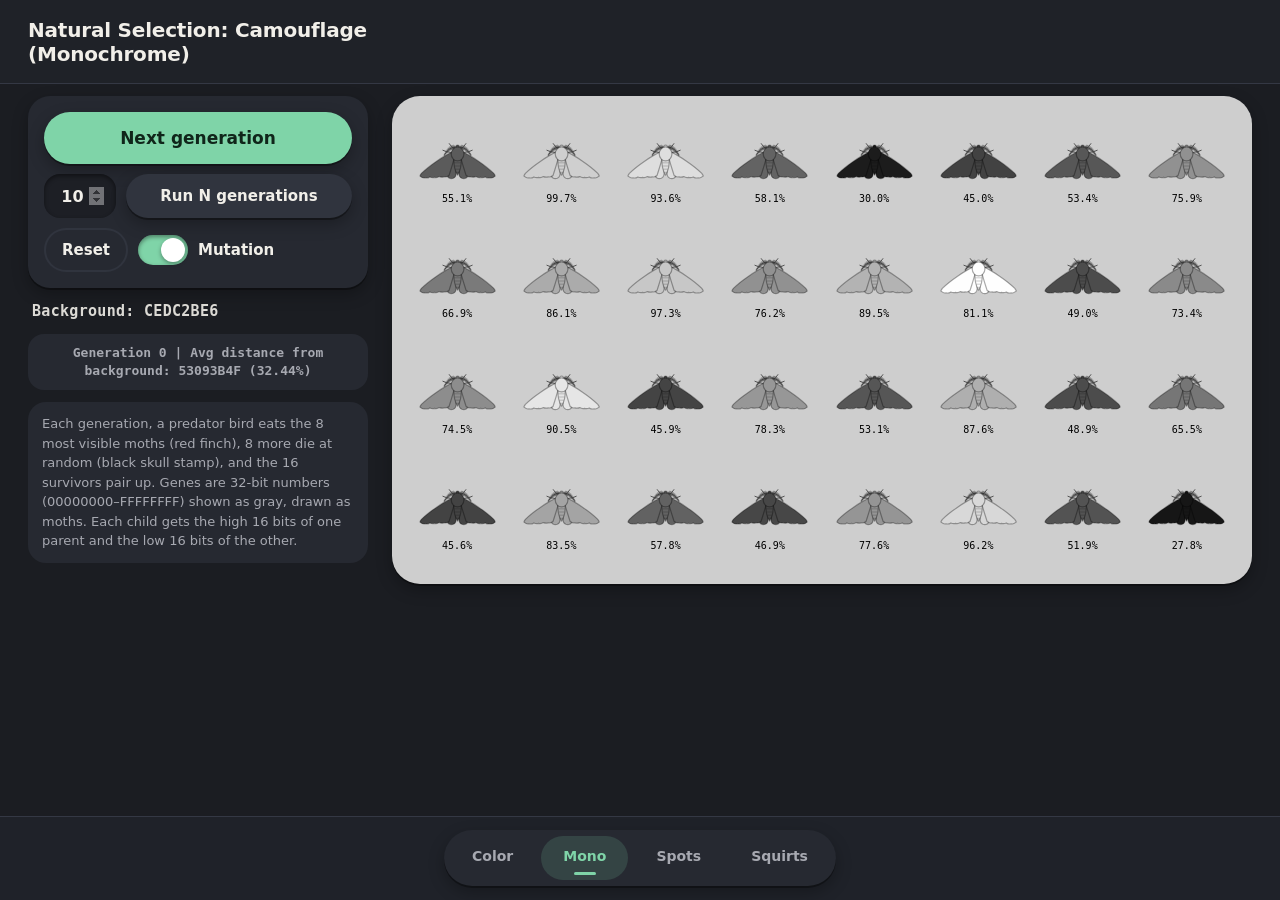
==== mono.html @ 98be8c60 "Slow the step ~2x (click->next gen ~6.3s): predator entry/hop/grab/exit/gulp 600/480/120/520/300, fr" ====
<!DOCTYPE html>
<html><head><meta charset="utf-8"><title>Natural Selection Demo (Monochrome)</title>
<style>
body{font-family:system-ui,sans-serif;background:#222;color:#eee;display:flex;flex-direction:column;align-items:center;margin:20px}
#grid{display:grid;grid-template-columns:repeat(8,90px);gap:14px;padding:24px;border-radius:12px;margin:16px}
.org{width:90px;height:90px;display:flex;flex-direction:column;align-items:center;justify-content:center;font:10px monospace;color:inherit;transition:opacity .4s,transform .4s}.org svg{width:86px;height:72px}
.org{position:relative}.mark{position:absolute;inset:0;display:flex;align-items:center;justify-content:center;font-size:56px;pointer-events:none;filter:drop-shadow(0 0 3px #000)}.eaten>svg,.random>svg{opacity:.8}

button,input{font-size:15px;margin:4px;padding:6px 12px}
#stats{font-family:monospace;margin-top:8px;text-align:center}
</style>
<meta name="viewport" content="width=device-width,initial-scale=1,viewport-fit=cover">
<link rel="stylesheet" href="design/mobile.css"></head><body>
<h2>Natural Selection: Camouflage (Monochrome)</h2>
<div class="controls">
<button id="step" title="Run one generation. The red finch flies to each creature the predator takes, and a black skull stamps down on each one lost to chance; then the survivors breed. Takes about 6 to 7 seconds, or about 1.5 with reduced motion.">Next generation</button>
<input id="n" title="How many generations &quot;Run N generations&quot; will run. Ten by default." type="number" value="10" min="1">
<button id="multi" title="Run the number of generations in the box at once, with no marks, and show only the result.">Run N generations</button>
<button id="reset" title="Start over with a new random background, a new random population, and generation 0.">Reset</button>
<label><input type="checkbox" id="mut" title="When checked, each child has a 30% chance of a small change to its genes. Uncheck to allow only recombination." checked> Mutation</label>
</div>
<div id="bglabel" title="The background gene as a 32-bit number in hex, drawn as gray. Creatures are judged against it."></div>
<div id="grid"></div>
<div id="stats" title="The generation count and the population&#x27;s average distance from the background. Lower means better camouflage."></div>
<p style="font-size:13px;color:#aaa">Each generation, a predator bird eats the 8 most visible moths (red finch), 8 more die at random (black skull stamp), and the 16 survivors pair up. Genes are 32-bit numbers (00000000&ndash;FFFFFFFF) shown as gray, drawn as moths. Each child gets the high 16 bits of one parent and the low 16 bits of the other.</p>
<p class="nav"><a href="index.html" title="Go to the Color version: butterflies in full color.">Color</a><a href="mono.html" class="active" aria-current="page">Mono</a><a href="spots.html" title="Go to the Spots version: white moths with gray spots.">Spots</a><a href="squirts.html" title="Go to the Squirts version: squid in full color.">Squirts</a></p>
<script src="design/predator-anim/predator-svgs.js"></script><script src="design/predator-anim/predator-anim.js"></script><script src="design/stamp/stamp-svgs.js"></script><script src="design/stamp-anim/stamp.js"></script>
<script>
const MOTH_FIXED="<path class='legs' d='M53.5 23.5 L57.5 21.2 L60.5 17.2 M46.5 23.5 L42.5 21.2 L39.5 17.2 M56.5 28.5 L63.5 27.6 L68.5 25.6 M43.5 28.5 L36.5 27.6 L31.5 25.6' stroke='#333' stroke-width='1' fill='none' stroke-linecap='round' stroke-linejoin='round'/><path class='antennae' d='M47.8 21.6 Q40 20.5 33.2 32 M46.64 21.51 l-1.52 -2.41 M46.64 21.51 l-1.58 2.37 M45.49 21.55 l-1.71 -2.10 M45.49 21.55 l-1.21 2.42 M44.36 21.74 l-1.85 -1.77 M44.36 21.74 l-0.86 2.41 M43.23 22.07 l-1.92 -1.45 M43.23 22.07 l-0.54 2.35 M42.12 22.53 l-1.93 -1.15 M42.12 22.53 l-0.26 2.24 M41.02 23.14 l-1.90 -0.88 M41.02 23.14 l-0.03 2.09 M39.92 23.89 l-1.81 -0.65 M39.92 23.89 l0.15 1.92 M38.84 24.78 l-1.69 -0.45 M38.84 24.78 l0.28 1.73 M37.77 25.81 l-1.53 -0.30 M37.77 25.81 l0.36 1.52 M36.72 26.98 l-1.35 -0.17 M36.72 26.98 l0.40 1.30 M35.67 28.28 l-1.14 -0.08 M35.67 28.28 l0.40 1.07 M34.63 29.73 l-0.90 -0.02 M34.63 29.73 l0.35 0.82 M33.61 31.32 l-0.58 0.02 M33.61 31.32 l0.25 0.52 M52.2 21.6 Q60 20.5 66.8 32 M53.36 21.51 l1.58 2.37 M53.36 21.51 l1.52 -2.41 M54.51 21.55 l1.21 2.42 M54.51 21.55 l1.71 -2.10 M55.64 21.74 l0.86 2.41 M55.64 21.74 l1.85 -1.77 M56.77 22.07 l0.54 2.35 M56.77 22.07 l1.92 -1.45 M57.88 22.53 l0.26 2.24 M57.88 22.53 l1.93 -1.15 M58.98 23.14 l0.03 2.09 M58.98 23.14 l1.90 -0.88 M60.08 23.89 l-0.15 1.92 M60.08 23.89 l1.81 -0.65 M61.16 24.78 l-0.28 1.73 M61.16 24.78 l1.69 -0.45 M62.23 25.81 l-0.36 1.52 M62.23 25.81 l1.53 -0.30 M63.28 26.98 l-0.40 1.30 M63.28 26.98 l1.35 -0.17 M64.33 28.28 l-0.40 1.07 M64.33 28.28 l1.14 -0.08 M65.37 29.73 l-0.35 0.82 M65.37 29.73 l0.90 -0.02 M66.39 31.32 l-0.25 0.52 M66.39 31.32 l0.58 0.02' stroke='#333' stroke-width='.7' fill='none' stroke-linecap='round'/>";
const MOTH_FILL="<path d='M45.6 35C42 41,37.2 50,36.8 56C36.6 60.4,40.5 62.2,44.6 61C47.4 60,48.6 57.5,48.2 52C47.8 46,47.2 40,46.6 35Z'/><path d='M54.4 35C58 41,62.8 50,63.2 56C63.4 60.4,59.5 62.2,55.4 61C52.6 60,51.4 57.5,51.8 52C52.2 46,52.8 40,53.4 35Z'/><path d='M43 28C33 32.5,14 45,4.3 54.8C2.4 57.2,2.2 58.4,3 58.6C5.00 60.40,7.00 61.00,9 60.4C11.00 61.00,13.00 60.63,15 59.3C17.00 60.23,19.00 60.40,21 59.8C23.00 60.40,25.00 60.10,27 58.9C29.00 59.70,31.00 59.80,33 59.2C35.10 59.80,37.20 59.13,39.3 57.2C41 51.5,43.6 44,45.3 37.5Z'/><path d='M57 28C67 32.5,86 45,95.7 54.8C97.6 57.2,97.8 58.4,97 58.6C95.00 60.40,93.00 61.00,91 60.4C89.00 61.00,87.00 60.63,85 59.3C83.00 60.23,81.00 60.40,79 59.8C77.00 60.40,75.00 60.10,73 58.9C71.00 59.70,69.00 59.80,67 59.2C64.90 59.80,62.80 59.13,60.7 57.2C59 51.5,56.4 44,54.7 37.5Z'/><path d='M45.4 37C45.2 45,47 52.5,50 57C53 52.5,54.8 45,54.6 37Z'/><path d='M50 19.0C51.22 19.0,52.2 19.98,52.2 21.2C52.2 22.42,51.22 23.4,50 23.4C48.78 23.4,47.8 22.42,47.8 21.2C47.8 19.98,48.78 19.0,50 19.0Z'/><path d='M50 21.4C54.42 21.4,58 25.34,58 30.2C58 35.06,54.42 39.0,50 39.0C45.58 39.0,42 35.06,42 30.2C42 25.34,45.58 21.4,50 21.4Z'/>";
const MOTH_SEGS="<path d='M46.2 41.5h7.6M46.6 45.5h6.8M47.3 49.5h5.4M48.3 53.5h3.4' fill='none' stroke-width='.8'/>";
const N=32,Q=N/4,MAX=0xFFFFFFFF;let bg,pop,gen;
const rnd=()=>Math.floor(Math.random()*0x100000000);
const hx=g=>g.toString(16).padStart(8,'0').toUpperCase();
const hex=g=>{const v=Math.round(g/MAX*255).toString(16).padStart(2,'0');return'#'+v+v+v};
const dist=(a,b)=>Math.abs(a-b);
function child(hp,lp){let c=(Math.floor(hp/65536)*65536)+(lp%65536);
 if(document.getElementById('mut').checked&&Math.random()<.3)c=Math.min(MAX,Math.max(0,Math.round(c+(Math.random()*2-1)*2**26)));
 return c}
function shuffle(a){for(let i=a.length-1;i>0;i--){const j=Math.random()*(i+1)|0;[a[i],a[j]]=[a[j],a[i]]}return a}
function reset(){bg=rnd();pop=Array.from({length:N},rnd);gen=0;render()}
function lblColor(h){const L=[1,3,5].map(i=>{const c=parseInt(h.substr(i,2),16)/255;return c<=.04045?c/12.92:((c+.055)/1.055)**2.4}),Y=.2126*L[0]+.7152*L[1]+.0722*L[2];return (Y+.05)/.05>=1.05/(Y+.05)?'#000':'#fff'}
function render(marks={}){const g=document.getElementById('grid');document.getElementById('bglabel').textContent='Background: '+hx(bg);g.style.background=hex(bg);g.style.color=lblColor(hex(bg));g.innerHTML='';
 pop.forEach((c,i)=>{const d=document.createElement('div');d.className='org '+(marks[i]||'');d.title="A gray moth and how closely its shade matches the background, from 0 to 100%. A child takes the high half of one parent's gene and the low half of the other's.";const f=hex(c);d.innerHTML=`<svg viewBox='0 0 100 80'>${MOTH_FIXED}<g class='wings' fill='${f}' stroke='#0005' stroke-width='1.5' stroke-linejoin='round'>${MOTH_FILL}${MOTH_SEGS}</g></svg><span>${(100*(1-(dist(c,bg)/MAX))).toFixed(1)}%</span>`+(marks[i]=='eaten'?`<div class='mark'><svg viewBox='0 0 80 80' width='80' height='80'><g fill='none' stroke='#000' stroke-opacity='.55' stroke-width='6.5' stroke-linejoin='round' stroke-linecap='round'><path d='M62 22 C58 13 46 13 43 22 C38 30 29 36 21 45 L7 54 L13 57 L8 63 L24 56 C33 62 49 61 57 50 C61 44 63 39 63 35 M62 22 L74 29 L63 35 M64 28.8 L71 29.2 M45 31 C37 34 29 42 25 51 C35 50 44 45 49 38 M38 60 L36 69 M46 58 L46 69 M28 70 L56 70'/><circle cx='53.5' cy='25' r='3.6' fill='#000' fill-opacity='.55' stroke='none'/></g><g fill='none' stroke='#e00' stroke-width='3' stroke-linejoin='round' stroke-linecap='round'><path d='M62 22 C58 13 46 13 43 22 C38 30 29 36 21 45 L7 54 L13 57 L8 63 L24 56 C33 62 49 61 57 50 C61 44 63 39 63 35 M62 22 L74 29 L63 35 M64 28.8 L71 29.2 M45 31 C37 34 29 42 25 51 C35 50 44 45 49 38 M38 60 L36 69 M46 58 L46 69 M28 70 L56 70'/><circle cx='53.5' cy='25' r='2' fill='#e00' stroke='none'/></g></svg></div>`:marks[i]=='random'?stampMark(i):'');g.appendChild(d)});
 const avg=pop.reduce((s,c)=>s+dist(c,bg),0)/N;
 document.getElementById('stats').innerHTML=`Generation ${gen} | Avg distance from background: ${hx(Math.round(avg))} (${(avg/MAX*100).toFixed(2)}%)`}
function generation(){let idx=[...pop.keys()].sort((a,b)=>dist(pop[b],bg)-dist(pop[a],bg));
 const eaten=idx.slice(0,Q),rest=shuffle(idx.slice(Q)),killed=rest.slice(0,Q),surv=rest.slice(Q);
 const marks={};eaten.forEach(i=>marks[i]='eaten');killed.forEach(i=>marks[i]='random');
 const s=shuffle(surv.map(i=>pop[i])),next=[];
 for(let k=0;k<s.length;k+=2){const a=s[k],b=s[k+1];next.push(child(a,b),child(b,a),child(a,b),child(b,a))}
 return{marks,next}}
// Animated kill step (design/predator-anim/MOTION-SPEC.md). Selection/breeding unchanged; only timing+visuals.
const STEP_PAUSE=800,STEP_STATIC=1500;let stepBusy=false;
// Random-death rubber stamps (design/stamp-anim/stamp.js; timing from design/stamp/STAMP-SPEC.md). ms / px / deg.
// 8 stamps land one by one across the predator run: start + 7*gap + drop+squash+settle = 150+4200+480 = 4830ms, before the predator's exit starts (5440-520 = 4920ms).
const STAMP={start:150,gap:600,drop:240,squash:80,settle:160,scale:1.8,lift:18,tilt:12,offset:4,shake:1.5,spread:true,dropEase:'cubic-bezier(.55,0,1,.45)'};
function lockUI(on){['step','multi','reset','bgs','rbg','hue','val'].forEach(id=>{const e=document.getElementById(id);if(e)e.disabled=on})}
async function step(){if(stepBusy)return;stepBusy=true;lockUI(true);
 const{marks,next}=generation();render(marks);
 const eaten=Object.keys(marks).filter(i=>marks[i]=='eaten').map(Number),rm=matchMedia('(prefers-reduced-motion: reduce)').matches;
 const randomIdx=Object.keys(marks).filter(i=>marks[i]=='random').map(Number);
 const stamps=window.stampMarks?stampMarks(document.getElementById('grid'),randomIdx,STAMP).catch(e=>console.error(e)):null;
 try{if(window.animatePredator)await animatePredator(document.getElementById('grid'),eaten,'bird')}catch(e){console.error(e)}
 await stamps;
 setTimeout(()=>{pop=shuffle(next);gen++;render();stepBusy=false;lockUI(false)},rm?STEP_STATIC:STEP_PAUSE)}
function multi(){const n=+document.getElementById('n').value||1;for(let i=0;i<n;i++){pop=shuffle(generation().next);gen++}render()}
document.getElementById('step').onclick=step;document.getElementById('multi').onclick=multi;document.getElementById('reset').onclick=reset;
reset();
</script></body></html>
---- design/mobile.css ----
/* Natural Selection - shared mobile stylesheet.
   RULE: never sets fill/color/background on #grid, .org, their SVGs, or #hue's inline gradient.
   #grid background + color are set inline by JS (the measured background). */
:root{
  --bg:#1b1d22; --card:#262931; --card2:#30343e; --ink:#f1efe9; --muted:#a7a9b1;
  --accent:#7fd4a8; --accent-ink:#10251a; --ring:rgba(127,212,168,.45);
  --shadow:0 2px 0 rgba(0,0,0,.35),0 6px 16px rgba(0,0,0,.28);
  --r:999px; --tap:44px;
  --font:"Nunito","Quicksand","Varela Round","SF Pro Rounded",ui-rounded,system-ui,-apple-system,"Segoe UI",sans-serif;
}
*{box-sizing:border-box;-webkit-tap-highlight-color:transparent}
html{-webkit-text-size-adjust:100%}
body{font-family:var(--font)!important;background:var(--bg)!important;color:var(--ink)!important;
  margin:0!important;padding:12px 12px calc(84px + env(safe-area-inset-bottom))!important;
  display:flex;flex-direction:column;align-items:stretch;max-width:520px;margin-inline:auto!important}
h2{font-size:22px;font-weight:800;letter-spacing:-.01em;margin:6px 4px 12px;line-height:1.2}

/* control panel: the first <div> after h2 (and squirts' slider div) */
body>h2+div,body>div:not([id]){background:var(--card);border-radius:22px;padding:12px;
  box-shadow:var(--shadow);display:flex;flex-wrap:wrap;gap:8px;align-items:center;margin:0 0 10px!important}
body>div:not([id]) br{flex-basis:100%;content:"";display:block;height:0}

/* buttons */
button{font:700 15px/1 var(--font)!important;min-height:var(--tap);padding:0 18px!important;margin:0!important;
  border:0;border-radius:var(--r);background:var(--card2);color:var(--ink);box-shadow:var(--shadow);
  cursor:pointer;transition:transform .12s ease,box-shadow .12s ease,filter .12s;touch-action:manipulation}
button:active{transform:translateY(2px) scale(.98);box-shadow:0 0 0 rgba(0,0,0,.35),0 2px 6px rgba(0,0,0,.3)}
button:focus-visible,input:focus-visible{outline:none;box-shadow:0 0 0 3px var(--ring)}
#step{background:var(--accent);color:var(--accent-ink);flex:1 1 100%;font-size:17px!important;min-height:52px}
#multi{flex:1 1 auto}
#reset{background:transparent;box-shadow:inset 0 0 0 2px var(--card2)}
#rbg{flex:1 1 100%}

/* number input */
input[type=number],input[type=text]{font:700 16px var(--font)!important;width:72px!important;min-height:var(--tap);
  margin:0!important;padding:0 12px!important;text-align:center;color:var(--ink);background:#1d1f25;
  border:0;border-radius:16px;box-shadow:inset 0 2px 4px rgba(0,0,0,.45)}
input[type=number]::-webkit-inner-spin-button{opacity:.4}

/* toggle checkbox */
label{display:inline-flex;align-items:center;gap:10px;min-height:var(--tap);font-weight:700;font-size:15px;color:var(--ink)}
input[type=checkbox]{-webkit-appearance:none;appearance:none;width:50px;height:30px;margin:0!important;padding:0!important;
  border-radius:var(--r);background:#41454f;position:relative;cursor:pointer;transition:background .2s;
  box-shadow:inset 0 2px 4px rgba(0,0,0,.4)}
input[type=checkbox]::after{content:"";position:absolute;top:3px;left:3px;width:24px;height:24px;border-radius:50%;
  background:#fff;box-shadow:0 2px 4px rgba(0,0,0,.35);transition:transform .2s cubic-bezier(.3,1.4,.6,1)}
input[type=checkbox]:checked{background:var(--accent)}
input[type=checkbox]:checked::after{transform:translateX(20px)}

/* range sliders (labels wrap above slider, full width) */
label:has(input[type=range]){flex:1 1 100%;flex-direction:column;align-items:stretch;gap:4px}
input[type=range]{-webkit-appearance:none;appearance:none;width:100%!important;height:var(--tap);margin:0!important;padding:0!important;
  background:transparent;cursor:pointer;vertical-align:middle!important}
#hue,#val{height:14px;margin:15px 0!important;border-radius:var(--r);box-shadow:inset 0 1px 3px rgba(0,0,0,.4)} /* keeps inline gradient */
input[type=range]::-webkit-slider-runnable-track{height:14px;border-radius:var(--r);background:#1d1f25;box-shadow:inset 0 1px 3px rgba(0,0,0,.5)}
#hue::-webkit-slider-runnable-track,#val::-webkit-slider-runnable-track{background:transparent;box-shadow:none}
#bgs::-webkit-slider-runnable-track{background:linear-gradient(90deg,#000,#fff)}
input[type=range]::-webkit-slider-thumb{-webkit-appearance:none;width:30px;height:30px;margin-top:-8px;border-radius:50%;
  background:#fff;border:3px solid var(--accent);box-shadow:0 3px 8px rgba(0,0,0,.4);transition:transform .12s}
input[type=range]:active::-webkit-slider-thumb{transform:scale(1.12)}
input[type=range]::-moz-range-track{height:14px;border-radius:var(--r);background:#1d1f25}
#hue::-moz-range-track,#val::-moz-range-track{background:transparent}
#bgs::-moz-range-track{background:linear-gradient(90deg,#000,#fff)}
input[type=range]::-moz-range-thumb{width:24px;height:24px;border-radius:50%;background:#fff;border:3px solid var(--accent);box-shadow:0 3px 8px rgba(0,0,0,.4)}

/* bg label: layout/type only (no color) */
#bglabel{font:800 15px/1.2 ui-monospace,Menlo,monospace!important;margin:6px 4px!important;letter-spacing:.02em;opacity:.9}

/* grid: layout only, 4 columns. background/color come from JS inline style. */
#grid{grid-template-columns:repeat(4,1fr)!important;gap:6px!important;padding:10px!important;margin:4px 0 10px!important;
  border-radius:24px!important;box-shadow:var(--shadow)}
#grid .org{width:auto!important;height:auto!important;aspect-ratio:1/1.12;font-size:9px!important}
#grid .org svg{width:84%!important;height:auto!important;max-height:78%}
#grid .mark svg{width:72%;height:auto}
#grid .mark{font-size:40px}

#stats{font:700 13px/1.4 ui-monospace,Menlo,monospace!important;background:var(--card);color:var(--muted);
  padding:10px 14px;border-radius:16px;margin:0 0 10px!important}

/* nav: footer tab bar. Phone = frosted fixed bottom bar (p.nav, 4 page links) */
body>p:has(a),p.nav{position:fixed;left:0;right:0;bottom:0;margin:0;z-index:10;display:flex;justify-content:space-around;align-items:stretch;
  gap:4px;padding:6px 8px calc(6px + env(safe-area-inset-bottom));background:rgba(32,35,42,.9);
  backdrop-filter:blur(14px) saturate(1.2);-webkit-backdrop-filter:blur(14px) saturate(1.2);border-top:1px solid #343844;
  box-shadow:0 -6px 18px rgba(0,0,0,.25);font-size:0}
body>p:has(a) a,p.nav a{position:relative;font:700 12px/1.15 var(--font);color:var(--muted)!important;text-decoration:none;
  min-height:50px;flex:1 1 0;display:flex;align-items:center;justify-content:center;padding:4px 6px 9px;
  border-radius:16px;text-align:center;transition:background .15s,color .15s}
body>p:has(a) a:active,p.nav a:active{background:var(--card2)}
body>p:has(a) a:focus-visible,p.nav a:focus-visible{outline:none;box-shadow:0 0 0 3px var(--ring)}
/* current page: green pill + underline bar, bolder, not link-like */
p.nav a[aria-current='page'],.nav a.active{color:var(--accent)!important;font-weight:800;
  background:rgba(127,212,168,.14);cursor:default;text-decoration:none}
p.nav a[aria-current='page']::after,.nav a.active::after{content:"";position:absolute;left:50%;bottom:4px;
  width:22px;height:3px;margin-left:-11px;border-radius:3px;background:var(--accent)}
/* description paragraph */
body>p:not(:has(a)){max-width:none!important;font-size:14px!important;line-height:1.5;color:var(--muted)!important;
  background:var(--card);border-radius:18px;padding:12px 14px;margin:0}

/* ================= DESKTOP (>=900px) =================
   Additive only: phone rules above are untouched. Same rule: layout only on #grid/.org/SVGs. */
@media (min-width:900px){
  body{display:grid!important;max-width:1400px!important;margin:0 auto!important;
    padding:0 28px 28px!important;column-gap:24px;row-gap:12px;
    grid-template-columns:minmax(300px,340px) minmax(0,1fr);
    grid-template-rows:auto repeat(5,auto) 1fr auto;align-content:start;align-items:start}
  /* header bar: title only (nav lives in the footer) */
  body::before{content:"";grid-column:1/-1;grid-row:1;align-self:stretch;margin:0 -28px;
    background:rgba(32,35,42,.92);border-bottom:1px solid #343844;
    backdrop-filter:blur(12px);-webkit-backdrop-filter:blur(12px)}
  body>h2{grid-column:1;grid-row:1;margin:0!important;padding:18px 0;font-size:20px;z-index:1;align-self:center}
  /* footer strip spanning the page bottom; body fills the viewport so it sits at the bottom */
  body{min-height:100vh}
  body::after{content:"";grid-column:1/-1;grid-row:-2/-1;align-self:stretch;margin:20px -28px -28px;
    background:rgba(32,35,42,.92);border-top:1px solid #343844}
  /* footer nav: static pill bar centered in the footer strip (last row) */
  body>p:has(a),p.nav{position:static!important;grid-column:1/-1;grid-row:-2/-1;justify-self:center;align-self:end;
    z-index:1;background:var(--card)!important;border:0!important;box-shadow:var(--shadow);
    backdrop-filter:none!important;-webkit-backdrop-filter:none!important;
    border-radius:999px;padding:6px!important;margin:34px 0 -14px!important;gap:6px;justify-content:center}
  body>p:has(a) a,p.nav a{flex:0 0 auto;min-height:44px;padding:0 22px 3px;font-size:14px;border-radius:999px}
  body>p:has(a) a:hover,p.nav a:hover{background:var(--card2);color:var(--ink)!important}
  p.nav a[aria-current='page'],.nav a.active,
  p.nav a[aria-current='page']:hover,.nav a.active:hover{background:rgba(127,212,168,.16);color:var(--accent)!important}
  p.nav a[aria-current='page']::after,.nav a.active::after{bottom:5px}

  /* side column */
  body>div:not([id]),.controls,#bglabel,#stats,body>p:not(:has(a)){grid-column:1;margin:0!important}
  body>div:not([id]),.controls{padding:16px;gap:10px}
  #bglabel{padding:2px 4px}
  body>p:not(:has(a)){font-size:13px!important}

  /* main: the grid (8 x 4), spans all side rows; extra height goes to the 1fr row */
  #grid{grid-column:2;grid-row:2/-2;align-self:start;
    grid-template-columns:repeat(8,minmax(0,1fr))!important;gap:10px!important;padding:18px!important;margin:0!important;border-radius:28px!important}
  #grid .org{font-size:10px!important}
  #grid .mark{font-size:56px}

  button:hover{filter:brightness(1.08)}
}
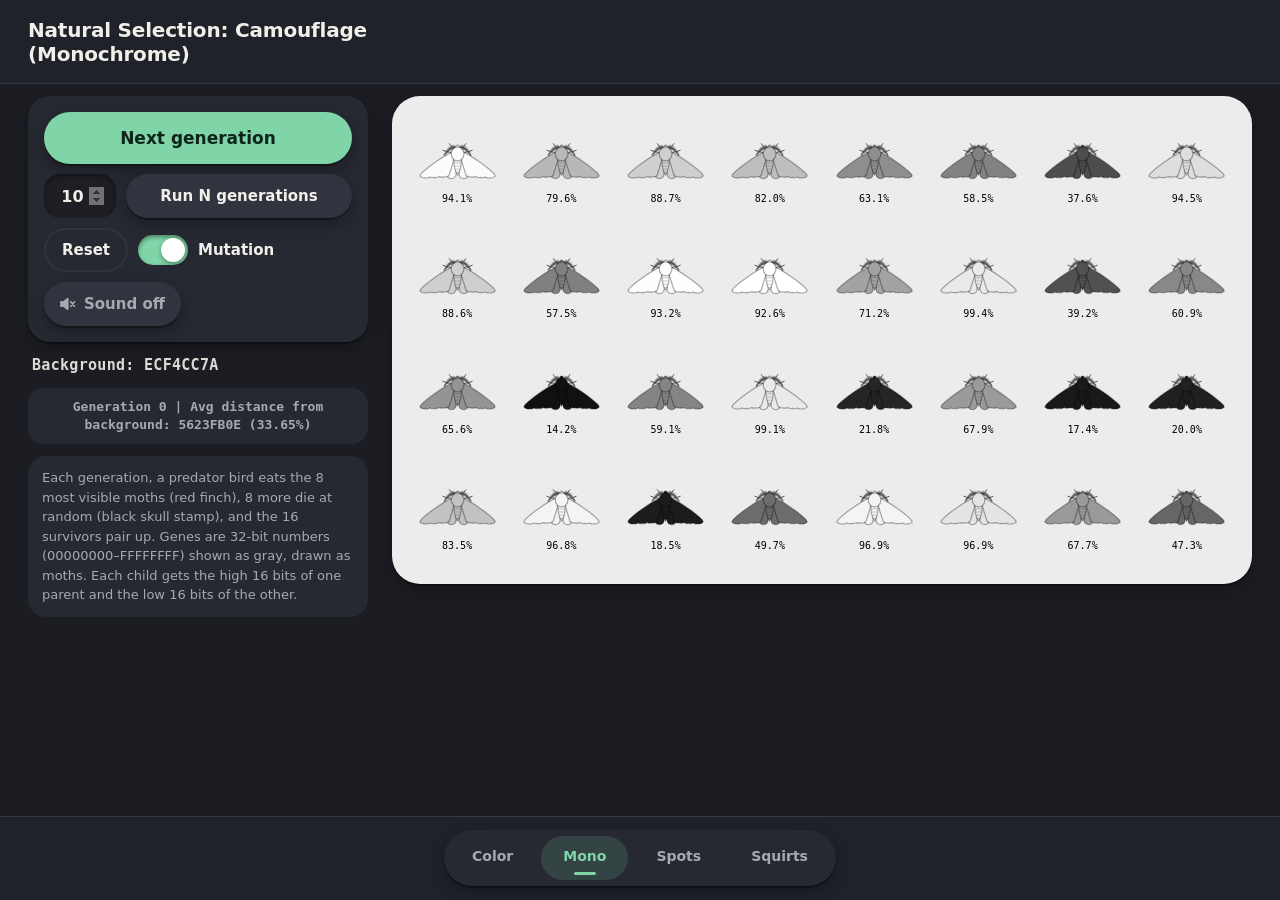
==== commit b9ed033c: "Sound: Michael's predator/stamp SFX on all four pages (design/sounds/sfx.js), scheduled on the Web A" ====
--- a/mono.html
+++ b/mono.html
@@ -18,13 +18,14 @@
 <button id="multi" title="Run the number of generations in the box at once, with no marks, and show only the result.">Run N generations</button>
 <button id="reset" title="Start over with a new random background, a new random population, and generation 0.">Reset</button>
 <label><input type="checkbox" id="mut" title="When checked, each child has a 30% chance of a small change to its genes. Uncheck to allow only recombination." checked> Mutation</label>
+<button id="sound" type="button" aria-pressed="false" title="Turn sound on or off. When on, Next generation plays bird chirps as the finch hunts and a thump as each skull stamp lands. It is off until you click it, and Run N generations and reduced motion stay silent.">Sound off</button>
 </div>
 <div id="bglabel" title="The background gene as a 32-bit number in hex, drawn as gray. Creatures are judged against it."></div>
 <div id="grid"></div>
 <div id="stats" title="The generation count and the population&#x27;s average distance from the background. Lower means better camouflage."></div>
 <p style="font-size:13px;color:#aaa">Each generation, a predator bird eats the 8 most visible moths (red finch), 8 more die at random (black skull stamp), and the 16 survivors pair up. Genes are 32-bit numbers (00000000&ndash;FFFFFFFF) shown as gray, drawn as moths. Each child gets the high 16 bits of one parent and the low 16 bits of the other.</p>
 <p class="nav"><a href="index.html" title="Go to the Color version: butterflies in full color.">Color</a><a href="mono.html" class="active" aria-current="page">Mono</a><a href="spots.html" title="Go to the Spots version: white moths with gray spots.">Spots</a><a href="squirts.html" title="Go to the Squirts version: squid in full color.">Squirts</a></p>
-<script src="design/predator-anim/predator-svgs.js"></script><script src="design/predator-anim/predator-anim.js"></script><script src="design/stamp/stamp-svgs.js"></script><script src="design/stamp-anim/stamp.js"></script>
+<script src="design/predator-anim/predator-svgs.js"></script><script src="design/predator-anim/predator-anim.js"></script><script src="design/stamp/stamp-svgs.js"></script><script src="design/stamp-anim/stamp.js"></script><script src="design/sounds/sfx.js"></script>
 <script>
 const MOTH_FIXED="<path class='legs' d='M53.5 23.5 L57.5 21.2 L60.5 17.2 M46.5 23.5 L42.5 21.2 L39.5 17.2 M56.5 28.5 L63.5 27.6 L68.5 25.6 M43.5 28.5 L36.5 27.6 L31.5 25.6' stroke='#333' stroke-width='1' fill='none' stroke-linecap='round' stroke-linejoin='round'/><path class='antennae' d='M47.8 21.6 Q40 20.5 33.2 32 M46.64 21.51 l-1.52 -2.41 M46.64 21.51 l-1.58 2.37 M45.49 21.55 l-1.71 -2.10 M45.49 21.55 l-1.21 2.42 M44.36 21.74 l-1.85 -1.77 M44.36 21.74 l-0.86 2.41 M43.23 22.07 l-1.92 -1.45 M43.23 22.07 l-0.54 2.35 M42.12 22.53 l-1.93 -1.15 M42.12 22.53 l-0.26 2.24 M41.02 23.14 l-1.90 -0.88 M41.02 23.14 l-0.03 2.09 M39.92 23.89 l-1.81 -0.65 M39.92 23.89 l0.15 1.92 M38.84 24.78 l-1.69 -0.45 M38.84 24.78 l0.28 1.73 M37.77 25.81 l-1.53 -0.30 M37.77 25.81 l0.36 1.52 M36.72 26.98 l-1.35 -0.17 M36.72 26.98 l0.40 1.30 M35.67 28.28 l-1.14 -0.08 M35.67 28.28 l0.40 1.07 M34.63 29.73 l-0.90 -0.02 M34.63 29.73 l0.35 0.82 M33.61 31.32 l-0.58 0.02 M33.61 31.32 l0.25 0.52 M52.2 21.6 Q60 20.5 66.8 32 M53.36 21.51 l1.58 2.37 M53.36 21.51 l1.52 -2.41 M54.51 21.55 l1.21 2.42 M54.51 21.55 l1.71 -2.10 M55.64 21.74 l0.86 2.41 M55.64 21.74 l1.85 -1.77 M56.77 22.07 l0.54 2.35 M56.77 22.07 l1.92 -1.45 M57.88 22.53 l0.26 2.24 M57.88 22.53 l1.93 -1.15 M58.98 23.14 l0.03 2.09 M58.98 23.14 l1.90 -0.88 M60.08 23.89 l-0.15 1.92 M60.08 23.89 l1.81 -0.65 M61.16 24.78 l-0.28 1.73 M61.16 24.78 l1.69 -0.45 M62.23 25.81 l-0.36 1.52 M62.23 25.81 l1.53 -0.30 M63.28 26.98 l-0.40 1.30 M63.28 26.98 l1.35 -0.17 M64.33 28.28 l-0.40 1.07 M64.33 28.28 l1.14 -0.08 M65.37 29.73 l-0.35 0.82 M65.37 29.73 l0.90 -0.02 M66.39 31.32 l-0.25 0.52 M66.39 31.32 l0.58 0.02' stroke='#333' stroke-width='.7' fill='none' stroke-linecap='round'/>";
 const MOTH_FILL="<path d='M45.6 35C42 41,37.2 50,36.8 56C36.6 60.4,40.5 62.2,44.6 61C47.4 60,48.6 57.5,48.2 52C47.8 46,47.2 40,46.6 35Z'/><path d='M54.4 35C58 41,62.8 50,63.2 56C63.4 60.4,59.5 62.2,55.4 61C52.6 60,51.4 57.5,51.8 52C52.2 46,52.8 40,53.4 35Z'/><path d='M43 28C33 32.5,14 45,4.3 54.8C2.4 57.2,2.2 58.4,3 58.6C5.00 60.40,7.00 61.00,9 60.4C11.00 61.00,13.00 60.63,15 59.3C17.00 60.23,19.00 60.40,21 59.8C23.00 60.40,25.00 60.10,27 58.9C29.00 59.70,31.00 59.80,33 59.2C35.10 59.80,37.20 59.13,39.3 57.2C41 51.5,43.6 44,45.3 37.5Z'/><path d='M57 28C67 32.5,86 45,95.7 54.8C97.6 57.2,97.8 58.4,97 58.6C95.00 60.40,93.00 61.00,91 60.4C89.00 61.00,87.00 60.63,85 59.3C83.00 60.23,81.00 60.40,79 59.8C77.00 60.40,75.00 60.10,73 58.9C71.00 59.70,69.00 59.80,67 59.2C64.90 59.80,62.80 59.13,60.7 57.2C59 51.5,56.4 44,54.7 37.5Z'/><path d='M45.4 37C45.2 45,47 52.5,50 57C53 52.5,54.8 45,54.6 37Z'/><path d='M50 19.0C51.22 19.0,52.2 19.98,52.2 21.2C52.2 22.42,51.22 23.4,50 23.4C48.78 23.4,47.8 22.42,47.8 21.2C47.8 19.98,48.78 19.0,50 19.0Z'/><path d='M50 21.4C54.42 21.4,58 25.34,58 30.2C58 35.06,54.42 39.0,50 39.0C45.58 39.0,42 35.06,42 30.2C42 25.34,45.58 21.4,50 21.4Z'/>";
@@ -60,11 +61,13 @@
  const{marks,next}=generation();render(marks);
  const eaten=Object.keys(marks).filter(i=>marks[i]=='eaten').map(Number),rm=matchMedia('(prefers-reduced-motion: reduce)').matches;
  const randomIdx=Object.keys(marks).filter(i=>marks[i]=='random').map(Number);
+ if(window.SFX)SFX.scheduleRun('bird',eaten.length,randomIdx.length,STAMP); // sounds on the same clock as the animations (design/sounds/SOUND-NOTES.md)
  const stamps=window.stampMarks?stampMarks(document.getElementById('grid'),randomIdx,STAMP).catch(e=>console.error(e)):null;
  try{if(window.animatePredator)await animatePredator(document.getElementById('grid'),eaten,'bird')}catch(e){console.error(e)}
  await stamps;
  setTimeout(()=>{pop=shuffle(next);gen++;render();stepBusy=false;lockUI(false)},rm?STEP_STATIC:STEP_PAUSE)}
 function multi(){const n=+document.getElementById('n').value||1;for(let i=0;i<n;i++){pop=shuffle(generation().next);gen++}render()}
 document.getElementById('step').onclick=step;document.getElementById('multi').onclick=multi;document.getElementById('reset').onclick=reset;
+const snd=document.getElementById('sound');snd.onclick=()=>{const on=snd.getAttribute('aria-pressed')!=='true';snd.setAttribute('aria-pressed',String(on));snd.textContent=on?'Sound on':'Sound off';if(window.SFX)SFX.setEnabled(on)};
 reset();
 </script></body></html>
--- a/design/mobile.css
+++ b/design/mobile.css
@@ -138,3 +138,10 @@
   button:hover{filter:brightness(1.08)}
 }
 
+
+/* sound toggle (#sound): off by default; speaker icon is a background image so the accessible name stays "Sound off/on" */
+#sound{flex:0 0 auto;padding:0 16px 0 40px!important;color:var(--muted);background-color:var(--card2);
+  background-repeat:no-repeat;background-position:14px 50%;background-size:18px 18px;
+  background-image:url("data:image/svg+xml,%3Csvg xmlns='http://www.w3.org/2000/svg' viewBox='0 0 24 24' fill='none' stroke='%23a7a9b1' stroke-width='2.2' stroke-linecap='round' stroke-linejoin='round'%3E%3Cpath d='M4 9h4l5-4v14l-5-4H4z' fill='%23a7a9b1'/%3E%3Cpath d='M17 9l5 6M22 9l-5 6'/%3E%3C/svg%3E")}
+#sound[aria-pressed='true']{color:var(--accent);background-color:rgba(127,212,168,.16);box-shadow:inset 0 0 0 2px var(--accent),var(--shadow);
+  background-image:url("data:image/svg+xml,%3Csvg xmlns='http://www.w3.org/2000/svg' viewBox='0 0 24 24' fill='none' stroke='%237fd4a8' stroke-width='2.2' stroke-linecap='round' stroke-linejoin='round'%3E%3Cpath d='M4 9h4l5-4v14l-5-4H4z' fill='%237fd4a8'/%3E%3Cpath d='M16.5 8.5a5 5 0 0 1 0 7M19.5 5.5a9 9 0 0 1 0 13'/%3E%3C/svg%3E")}
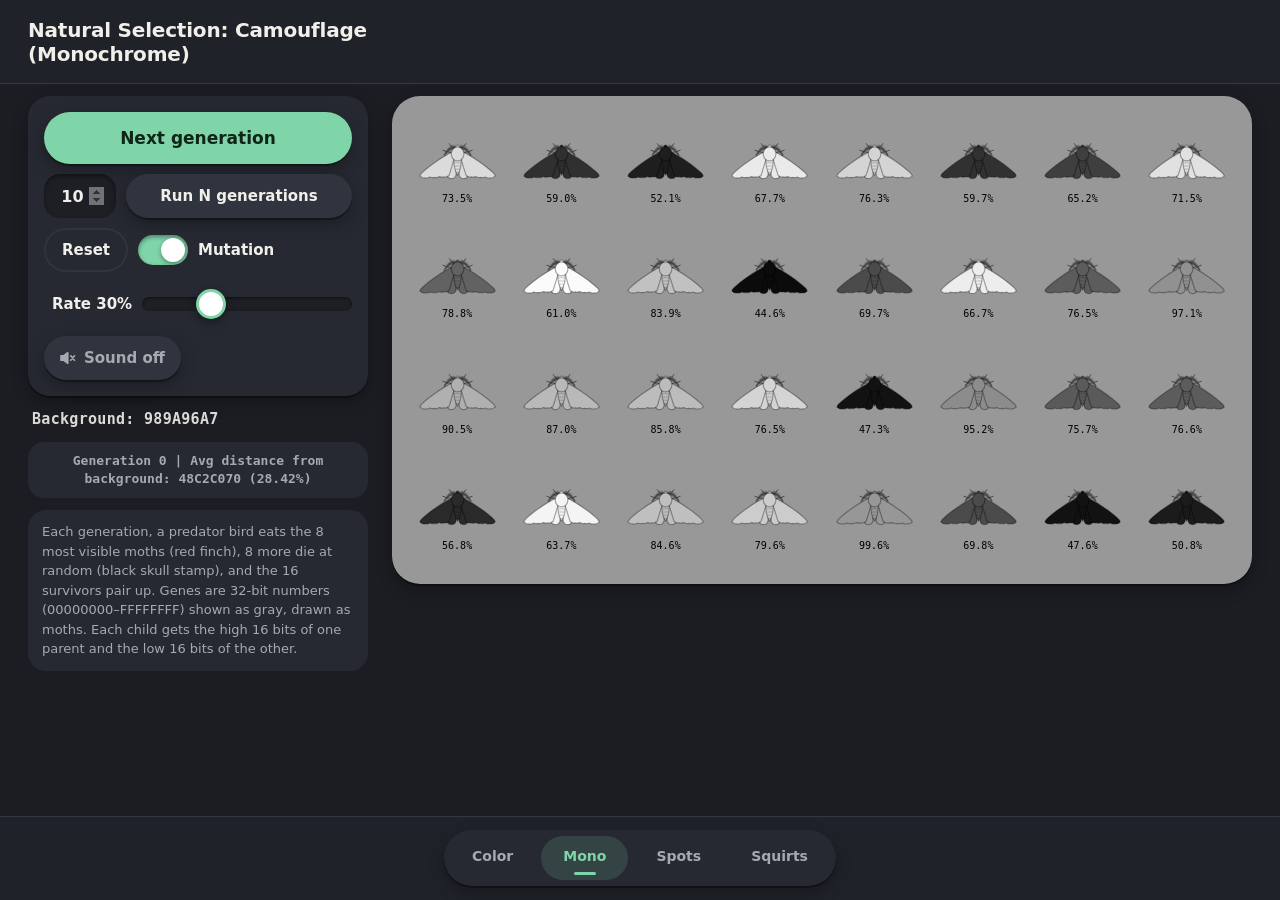
==== commit a1fe6efd: "Mutation rate slider (#mutrate, 0-100% step 5, default 30) on all four pages: child() uses slider/10" ====
--- a/mono.html
+++ b/mono.html
@@ -17,7 +17,8 @@
 <input id="n" title="How many generations &quot;Run N generations&quot; will run. Ten by default." type="number" value="10" min="1">
 <button id="multi" title="Run the number of generations in the box at once, with no marks, and show only the result.">Run N generations</button>
 <button id="reset" title="Start over with a new random background, a new random population, and generation 0.">Reset</button>
-<label><input type="checkbox" id="mut" title="When checked, each child has a 30% chance of a small change to its genes. Uncheck to allow only recombination." checked> Mutation</label>
+<label><input type="checkbox" id="mut" title="When checked, each child has a chance, set by the Rate slider (30% by default), of a small change to its genes. Uncheck to allow only recombination." checked> Mutation</label>
+<span class="mutrate"><label for="mutrate" id="mutratelabel" title="Chance that each child gets a small random change to its genes, from 0 to 100% in steps of 5. Default 30%. Takes effect from the next generation, no reset needed. Dimmed while Mutation is off.">Rate 30%</label><input type="range" id="mutrate" min="0" max="100" step="5" value="30" title="Chance that each child gets a small random change to its genes, from 0 to 100% in steps of 5. Default 30%. Takes effect from the next generation, no reset needed. Dimmed while Mutation is off."></span>
 <button id="sound" type="button" aria-pressed="false" title="Turn sound on or off. When on, Next generation plays bird chirps as the finch hunts and a thump as each skull stamp lands. It is off until you click it, and Run N generations and reduced motion stay silent.">Sound off</button>
 </div>
 <div id="bglabel" title="The background gene as a 32-bit number in hex, drawn as gray. Creatures are judged against it."></div>
@@ -36,7 +37,7 @@
 const hex=g=>{const v=Math.round(g/MAX*255).toString(16).padStart(2,'0');return'#'+v+v+v};
 const dist=(a,b)=>Math.abs(a-b);
 function child(hp,lp){let c=(Math.floor(hp/65536)*65536)+(lp%65536);
- if(document.getElementById('mut').checked&&Math.random()<.3)c=Math.min(MAX,Math.max(0,Math.round(c+(Math.random()*2-1)*2**26)));
+ if(document.getElementById('mut').checked&&Math.random()<+document.getElementById('mutrate').value/100)c=Math.min(MAX,Math.max(0,Math.round(c+(Math.random()*2-1)*2**26)));
  return c}
 function shuffle(a){for(let i=a.length-1;i>0;i--){const j=Math.random()*(i+1)|0;[a[i],a[j]]=[a[j],a[i]]}return a}
 function reset(){bg=rnd();pop=Array.from({length:N},rnd);gen=0;render()}
@@ -69,5 +70,8 @@
 function multi(){const n=+document.getElementById('n').value||1;for(let i=0;i<n;i++){pop=shuffle(generation().next);gen++}render()}
 document.getElementById('step').onclick=step;document.getElementById('multi').onclick=multi;document.getElementById('reset').onclick=reset;
 const snd=document.getElementById('sound');snd.onclick=()=>{const on=snd.getAttribute('aria-pressed')!=='true';snd.setAttribute('aria-pressed',String(on));snd.textContent=on?'Sound on':'Sound off';if(window.SFX)SFX.setEnabled(on)};
+// Mutation rate slider (#mutrate): read in child() at breeding time, so a change applies from the next generation; dimmed while #mut is off.
+{const m=document.getElementById('mut'),r=document.getElementById('mutrate'),l=document.getElementById('mutratelabel');
+ r.oninput=()=>{l.textContent='Rate '+r.value+'%'};m.addEventListener('change',()=>{r.disabled=!m.checked;r.parentNode.classList.toggle('off',!m.checked)});m.dispatchEvent(new Event('change'));r.oninput()}
 reset();
 </script></body></html>
--- a/design/mobile.css
+++ b/design/mobile.css
@@ -145,3 +145,11 @@
   background-image:url("data:image/svg+xml,%3Csvg xmlns='http://www.w3.org/2000/svg' viewBox='0 0 24 24' fill='none' stroke='%23a7a9b1' stroke-width='2.2' stroke-linecap='round' stroke-linejoin='round'%3E%3Cpath d='M4 9h4l5-4v14l-5-4H4z' fill='%23a7a9b1'/%3E%3Cpath d='M17 9l5 6M22 9l-5 6'/%3E%3C/svg%3E")}
 #sound[aria-pressed='true']{color:var(--accent);background-color:rgba(127,212,168,.16);box-shadow:inset 0 0 0 2px var(--accent),var(--shadow);
   background-image:url("data:image/svg+xml,%3Csvg xmlns='http://www.w3.org/2000/svg' viewBox='0 0 24 24' fill='none' stroke='%237fd4a8' stroke-width='2.2' stroke-linecap='round' stroke-linejoin='round'%3E%3Cpath d='M4 9h4l5-4v14l-5-4H4z' fill='%237fd4a8'/%3E%3Cpath d='M16.5 8.5a5 5 0 0 1 0 7M19.5 5.5a9 9 0 0 1 0 13'/%3E%3C/svg%3E")}
+
+/* mutation rate slider (#mutrate): sits beside the Mutation toggle; "Rate N%" label + slider share one row.
+   Dimmed while Mutation is off (input disabled, wrapper .off). */
+.mutrate{display:inline-flex;align-items:center;gap:10px;margin-left:8px;flex:1 1 180px;min-width:0;min-height:var(--tap)}
+.mutrate label{min-width:5.2em;font-variant-numeric:tabular-nums;white-space:nowrap}
+.mutrate input[type=range]{flex:1 1 auto;width:auto!important;min-width:80px}
+.mutrate.off{opacity:.45}
+.mutrate input[type=range]:disabled{cursor:not-allowed}
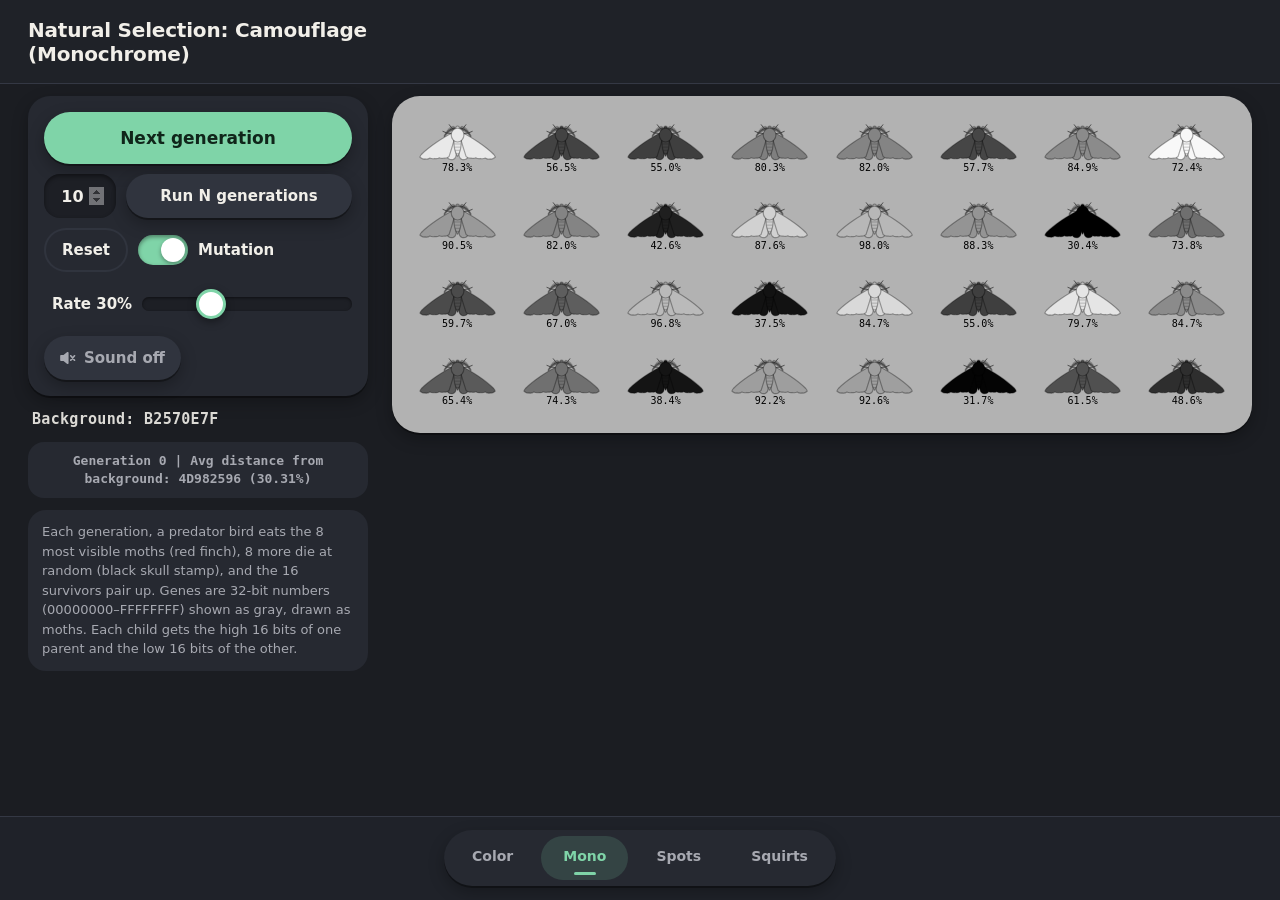
==== commit 938a8abd: "Tighten moth pages (mono, spots): crop moth viewBox 0 0 100 80 -> 0 15 100 49 (moth only fills y 17-" ====
--- a/mono.html
+++ b/mono.html
@@ -5,6 +5,9 @@
 #grid{display:grid;grid-template-columns:repeat(8,90px);gap:14px;padding:24px;border-radius:12px;margin:16px}
 .org{width:90px;height:90px;display:flex;flex-direction:column;align-items:center;justify-content:center;font:10px monospace;color:inherit;transition:opacity .4s,transform .4s}.org svg{width:86px;height:72px}
 .org{position:relative}.mark{position:absolute;inset:0;display:flex;align-items:center;justify-content:center;font-size:56px;pointer-events:none;filter:drop-shadow(0 0 3px #000)}.eaten>svg,.random>svg{opacity:.8}
+/* Ken: moth pages are tightened. The moth only fills y 17-62 of its old 0 0 100 80 viewBox, so the viewBox is cropped to 0 15 100 49 (same width, so the moth draws at the same size) and the cell is shorter than mobile.css's 1/1.12. */
+body #grid .org{aspect-ratio:1/.72}
+body #grid .mark svg{max-height:none} /* mobile.css caps .org svg at 78% of the cell height, which would shrink the predator/stamp marks in the shorter cell; they keep their old size (84% of the cell width) and stay centered on the moth */
 
 button,input{font-size:15px;margin:4px;padding:6px 12px}
 #stats{font-family:monospace;margin-top:8px;text-align:center}
@@ -43,7 +46,7 @@
 function reset(){bg=rnd();pop=Array.from({length:N},rnd);gen=0;render()}
 function lblColor(h){const L=[1,3,5].map(i=>{const c=parseInt(h.substr(i,2),16)/255;return c<=.04045?c/12.92:((c+.055)/1.055)**2.4}),Y=.2126*L[0]+.7152*L[1]+.0722*L[2];return (Y+.05)/.05>=1.05/(Y+.05)?'#000':'#fff'}
 function render(marks={}){const g=document.getElementById('grid');document.getElementById('bglabel').textContent='Background: '+hx(bg);g.style.background=hex(bg);g.style.color=lblColor(hex(bg));g.innerHTML='';
- pop.forEach((c,i)=>{const d=document.createElement('div');d.className='org '+(marks[i]||'');d.title="A gray moth and how closely its shade matches the background, from 0 to 100%. A child takes the high half of one parent's gene and the low half of the other's.";const f=hex(c);d.innerHTML=`<svg viewBox='0 0 100 80'>${MOTH_FIXED}<g class='wings' fill='${f}' stroke='#0005' stroke-width='1.5' stroke-linejoin='round'>${MOTH_FILL}${MOTH_SEGS}</g></svg><span>${(100*(1-(dist(c,bg)/MAX))).toFixed(1)}%</span>`+(marks[i]=='eaten'?`<div class='mark'><svg viewBox='0 0 80 80' width='80' height='80'><g fill='none' stroke='#000' stroke-opacity='.55' stroke-width='6.5' stroke-linejoin='round' stroke-linecap='round'><path d='M62 22 C58 13 46 13 43 22 C38 30 29 36 21 45 L7 54 L13 57 L8 63 L24 56 C33 62 49 61 57 50 C61 44 63 39 63 35 M62 22 L74 29 L63 35 M64 28.8 L71 29.2 M45 31 C37 34 29 42 25 51 C35 50 44 45 49 38 M38 60 L36 69 M46 58 L46 69 M28 70 L56 70'/><circle cx='53.5' cy='25' r='3.6' fill='#000' fill-opacity='.55' stroke='none'/></g><g fill='none' stroke='#e00' stroke-width='3' stroke-linejoin='round' stroke-linecap='round'><path d='M62 22 C58 13 46 13 43 22 C38 30 29 36 21 45 L7 54 L13 57 L8 63 L24 56 C33 62 49 61 57 50 C61 44 63 39 63 35 M62 22 L74 29 L63 35 M64 28.8 L71 29.2 M45 31 C37 34 29 42 25 51 C35 50 44 45 49 38 M38 60 L36 69 M46 58 L46 69 M28 70 L56 70'/><circle cx='53.5' cy='25' r='2' fill='#e00' stroke='none'/></g></svg></div>`:marks[i]=='random'?stampMark(i):'');g.appendChild(d)});
+ pop.forEach((c,i)=>{const d=document.createElement('div');d.className='org '+(marks[i]||'');d.title="A gray moth and how closely its shade matches the background, from 0 to 100%. A child takes the high half of one parent's gene and the low half of the other's.";const f=hex(c);d.innerHTML=`<svg viewBox='0 15 100 49'>${MOTH_FIXED}<g class='wings' fill='${f}' stroke='#0005' stroke-width='1.5' stroke-linejoin='round'>${MOTH_FILL}${MOTH_SEGS}</g></svg><span>${(100*(1-(dist(c,bg)/MAX))).toFixed(1)}%</span>`+(marks[i]=='eaten'?`<div class='mark'><svg viewBox='0 0 80 80' width='80' height='80'><g fill='none' stroke='#000' stroke-opacity='.55' stroke-width='6.5' stroke-linejoin='round' stroke-linecap='round'><path d='M62 22 C58 13 46 13 43 22 C38 30 29 36 21 45 L7 54 L13 57 L8 63 L24 56 C33 62 49 61 57 50 C61 44 63 39 63 35 M62 22 L74 29 L63 35 M64 28.8 L71 29.2 M45 31 C37 34 29 42 25 51 C35 50 44 45 49 38 M38 60 L36 69 M46 58 L46 69 M28 70 L56 70'/><circle cx='53.5' cy='25' r='3.6' fill='#000' fill-opacity='.55' stroke='none'/></g><g fill='none' stroke='#e00' stroke-width='3' stroke-linejoin='round' stroke-linecap='round'><path d='M62 22 C58 13 46 13 43 22 C38 30 29 36 21 45 L7 54 L13 57 L8 63 L24 56 C33 62 49 61 57 50 C61 44 63 39 63 35 M62 22 L74 29 L63 35 M64 28.8 L71 29.2 M45 31 C37 34 29 42 25 51 C35 50 44 45 49 38 M38 60 L36 69 M46 58 L46 69 M28 70 L56 70'/><circle cx='53.5' cy='25' r='2' fill='#e00' stroke='none'/></g></svg></div>`:marks[i]=='random'?stampMark(i):'');g.appendChild(d)});
  const avg=pop.reduce((s,c)=>s+dist(c,bg),0)/N;
  document.getElementById('stats').innerHTML=`Generation ${gen} | Avg distance from background: ${hx(Math.round(avg))} (${(avg/MAX*100).toFixed(2)}%)`}
 function generation(){let idx=[...pop.keys()].sort((a,b)=>dist(pop[b],bg)-dist(pop[a],bg));
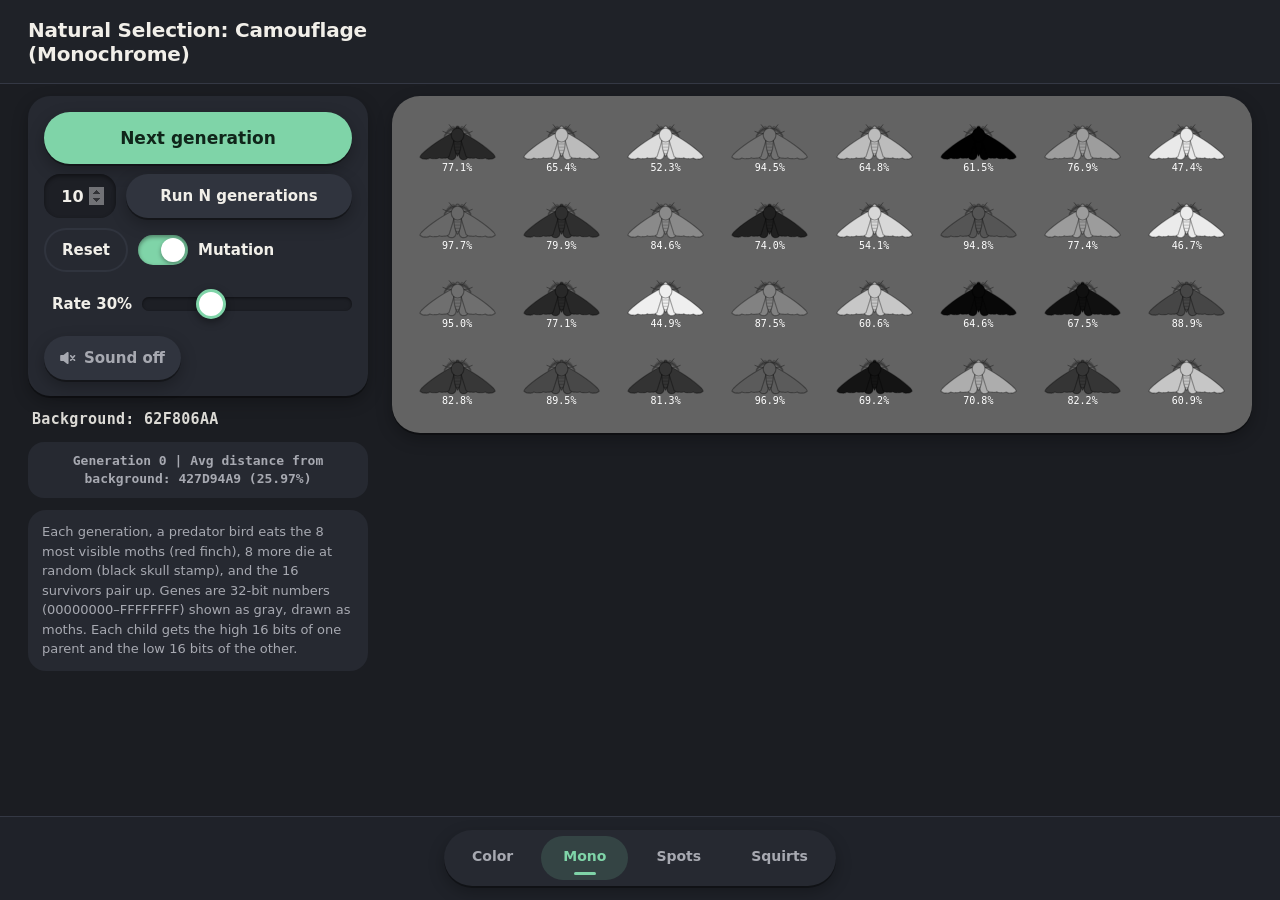
==== commit 6c2b2412: "Breeding hearts + eggs: after the predator run and stamps, every survivor (all 16 breed) gets a hear" ====
--- a/mono.html
+++ b/mono.html
@@ -29,7 +29,7 @@
 <div id="stats" title="The generation count and the population&#x27;s average distance from the background. Lower means better camouflage."></div>
 <p style="font-size:13px;color:#aaa">Each generation, a predator bird eats the 8 most visible moths (red finch), 8 more die at random (black skull stamp), and the 16 survivors pair up. Genes are 32-bit numbers (00000000&ndash;FFFFFFFF) shown as gray, drawn as moths. Each child gets the high 16 bits of one parent and the low 16 bits of the other.</p>
 <p class="nav"><a href="index.html" title="Go to the Color version: butterflies in full color.">Color</a><a href="mono.html" class="active" aria-current="page">Mono</a><a href="spots.html" title="Go to the Spots version: white moths with gray spots.">Spots</a><a href="squirts.html" title="Go to the Squirts version: squid in full color.">Squirts</a></p>
-<script src="design/predator-anim/predator-svgs.js"></script><script src="design/predator-anim/predator-anim.js"></script><script src="design/stamp/stamp-svgs.js"></script><script src="design/stamp-anim/stamp.js"></script><script src="design/sounds/sfx.js"></script>
+<script src="design/predator-anim/predator-svgs.js"></script><script src="design/predator-anim/predator-anim.js"></script><script src="design/stamp/stamp-svgs.js"></script><script src="design/stamp-anim/stamp.js"></script><script src="design/sounds/sfx.js"></script><script src="design/hearts/hearts.js"></script>
 <script>
 const MOTH_FIXED="<path class='legs' d='M53.5 23.5 L57.5 21.2 L60.5 17.2 M46.5 23.5 L42.5 21.2 L39.5 17.2 M56.5 28.5 L63.5 27.6 L68.5 25.6 M43.5 28.5 L36.5 27.6 L31.5 25.6' stroke='#333' stroke-width='1' fill='none' stroke-linecap='round' stroke-linejoin='round'/><path class='antennae' d='M47.8 21.6 Q40 20.5 33.2 32 M46.64 21.51 l-1.52 -2.41 M46.64 21.51 l-1.58 2.37 M45.49 21.55 l-1.71 -2.10 M45.49 21.55 l-1.21 2.42 M44.36 21.74 l-1.85 -1.77 M44.36 21.74 l-0.86 2.41 M43.23 22.07 l-1.92 -1.45 M43.23 22.07 l-0.54 2.35 M42.12 22.53 l-1.93 -1.15 M42.12 22.53 l-0.26 2.24 M41.02 23.14 l-1.90 -0.88 M41.02 23.14 l-0.03 2.09 M39.92 23.89 l-1.81 -0.65 M39.92 23.89 l0.15 1.92 M38.84 24.78 l-1.69 -0.45 M38.84 24.78 l0.28 1.73 M37.77 25.81 l-1.53 -0.30 M37.77 25.81 l0.36 1.52 M36.72 26.98 l-1.35 -0.17 M36.72 26.98 l0.40 1.30 M35.67 28.28 l-1.14 -0.08 M35.67 28.28 l0.40 1.07 M34.63 29.73 l-0.90 -0.02 M34.63 29.73 l0.35 0.82 M33.61 31.32 l-0.58 0.02 M33.61 31.32 l0.25 0.52 M52.2 21.6 Q60 20.5 66.8 32 M53.36 21.51 l1.58 2.37 M53.36 21.51 l1.52 -2.41 M54.51 21.55 l1.21 2.42 M54.51 21.55 l1.71 -2.10 M55.64 21.74 l0.86 2.41 M55.64 21.74 l1.85 -1.77 M56.77 22.07 l0.54 2.35 M56.77 22.07 l1.92 -1.45 M57.88 22.53 l0.26 2.24 M57.88 22.53 l1.93 -1.15 M58.98 23.14 l0.03 2.09 M58.98 23.14 l1.90 -0.88 M60.08 23.89 l-0.15 1.92 M60.08 23.89 l1.81 -0.65 M61.16 24.78 l-0.28 1.73 M61.16 24.78 l1.69 -0.45 M62.23 25.81 l-0.36 1.52 M62.23 25.81 l1.53 -0.30 M63.28 26.98 l-0.40 1.30 M63.28 26.98 l1.35 -0.17 M64.33 28.28 l-0.40 1.07 M64.33 28.28 l1.14 -0.08 M65.37 29.73 l-0.35 0.82 M65.37 29.73 l0.90 -0.02 M66.39 31.32 l-0.25 0.52 M66.39 31.32 l0.58 0.02' stroke='#333' stroke-width='.7' fill='none' stroke-linecap='round'/>";
 const MOTH_FILL="<path d='M45.6 35C42 41,37.2 50,36.8 56C36.6 60.4,40.5 62.2,44.6 61C47.4 60,48.6 57.5,48.2 52C47.8 46,47.2 40,46.6 35Z'/><path d='M54.4 35C58 41,62.8 50,63.2 56C63.4 60.4,59.5 62.2,55.4 61C52.6 60,51.4 57.5,51.8 52C52.2 46,52.8 40,53.4 35Z'/><path d='M43 28C33 32.5,14 45,4.3 54.8C2.4 57.2,2.2 58.4,3 58.6C5.00 60.40,7.00 61.00,9 60.4C11.00 61.00,13.00 60.63,15 59.3C17.00 60.23,19.00 60.40,21 59.8C23.00 60.40,25.00 60.10,27 58.9C29.00 59.70,31.00 59.80,33 59.2C35.10 59.80,37.20 59.13,39.3 57.2C41 51.5,43.6 44,45.3 37.5Z'/><path d='M57 28C67 32.5,86 45,95.7 54.8C97.6 57.2,97.8 58.4,97 58.6C95.00 60.40,93.00 61.00,91 60.4C89.00 61.00,87.00 60.63,85 59.3C83.00 60.23,81.00 60.40,79 59.8C77.00 60.40,75.00 60.10,73 58.9C71.00 59.70,69.00 59.80,67 59.2C64.90 59.80,62.80 59.13,60.7 57.2C59 51.5,56.4 44,54.7 37.5Z'/><path d='M45.4 37C45.2 45,47 52.5,50 57C53 52.5,54.8 45,54.6 37Z'/><path d='M50 19.0C51.22 19.0,52.2 19.98,52.2 21.2C52.2 22.42,51.22 23.4,50 23.4C48.78 23.4,47.8 22.42,47.8 21.2C47.8 19.98,48.78 19.0,50 19.0Z'/><path d='M50 21.4C54.42 21.4,58 25.34,58 30.2C58 35.06,54.42 39.0,50 39.0C45.58 39.0,42 35.06,42 30.2C42 25.34,45.58 21.4,50 21.4Z'/>";
@@ -69,7 +69,10 @@
  const stamps=window.stampMarks?stampMarks(document.getElementById('grid'),randomIdx,STAMP).catch(e=>console.error(e)):null;
  try{if(window.animatePredator)await animatePredator(document.getElementById('grid'),eaten,'bird')}catch(e){console.error(e)}
  await stamps;
- setTimeout(()=>{pop=shuffle(next);gen++;render();stepBusy=false;lockUI(false)},rm?STEP_STATIC:STEP_PAUSE)}
+ // Breeding hearts (design/hearts/hearts.js): every survivor (no mark) is a parent in generation()'s pairing loop, so each gets a heart, then an egg.
+ const breeders=[...pop.keys()].filter(i=>!marks[i]);
+ if(window.breedMarks){try{await breedMarks(document.getElementById('grid'),breeders,{reduced:rm})}catch(e){console.error(e)}}
+ setTimeout(()=>{pop=shuffle(next);gen++;render();if(window.SFX&&SFX.play)SFX.play('hatch');stepBusy=false;lockUI(false)},rm?STEP_STATIC:(window.BREED_HEART?BREED_HEART.hold:STEP_PAUSE))}
 function multi(){const n=+document.getElementById('n').value||1;for(let i=0;i<n;i++){pop=shuffle(generation().next);gen++}render()}
 document.getElementById('step').onclick=step;document.getElementById('multi').onclick=multi;document.getElementById('reset').onclick=reset;
 const snd=document.getElementById('sound');snd.onclick=()=>{const on=snd.getAttribute('aria-pressed')!=='true';snd.setAttribute('aria-pressed',String(on));snd.textContent=on?'Sound on':'Sound off';if(window.SFX)SFX.setEnabled(on)};
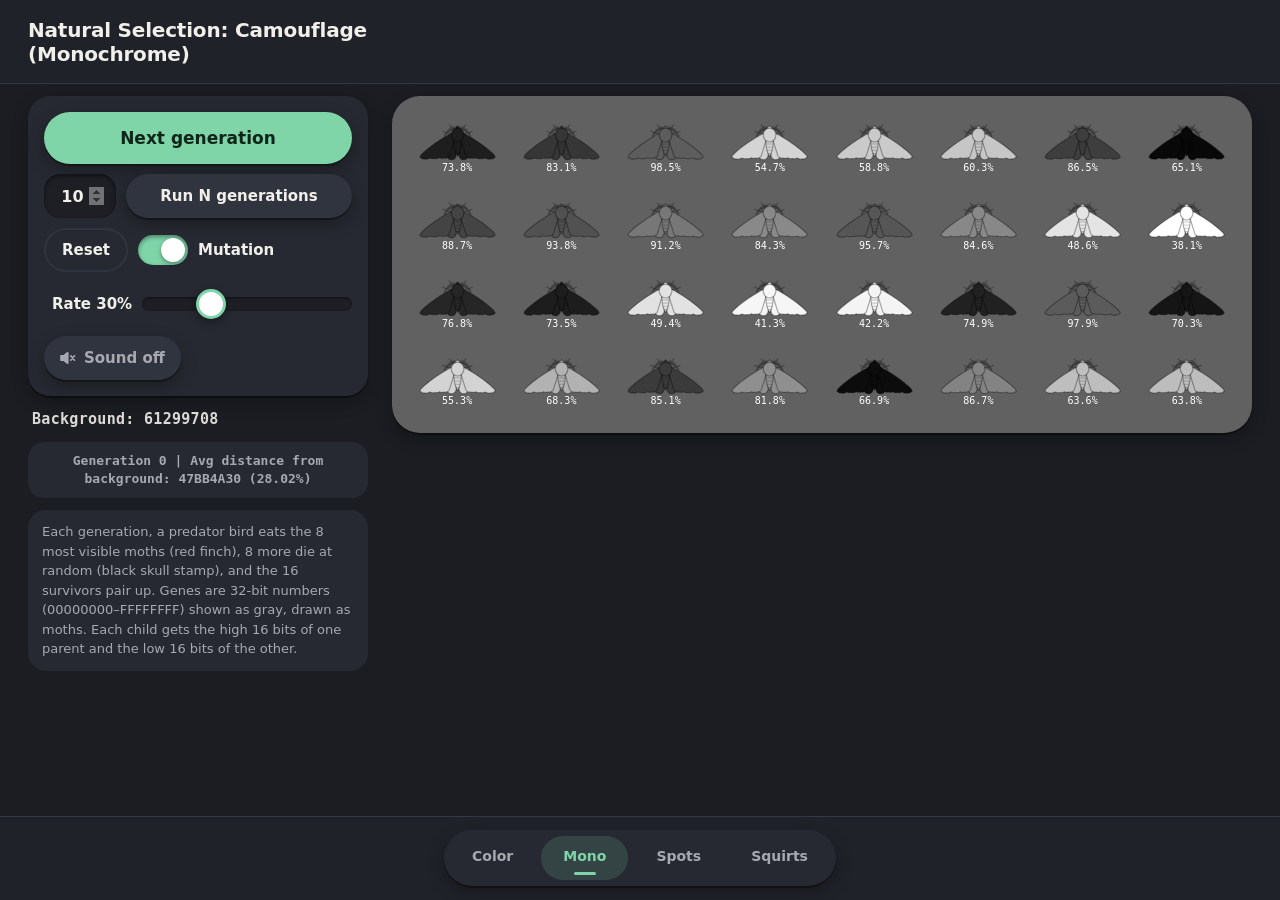
==== commit e671dfc1: "Hatch step: eggs crack, caterpillars inch / baby squid swim from a parent of their pair to the child" ====
--- a/mono.html
+++ b/mono.html
@@ -29,7 +29,7 @@
 <div id="stats" title="The generation count and the population&#x27;s average distance from the background. Lower means better camouflage."></div>
 <p style="font-size:13px;color:#aaa">Each generation, a predator bird eats the 8 most visible moths (red finch), 8 more die at random (black skull stamp), and the 16 survivors pair up. Genes are 32-bit numbers (00000000&ndash;FFFFFFFF) shown as gray, drawn as moths. Each child gets the high 16 bits of one parent and the low 16 bits of the other.</p>
 <p class="nav"><a href="index.html" title="Go to the Color version: butterflies in full color.">Color</a><a href="mono.html" class="active" aria-current="page">Mono</a><a href="spots.html" title="Go to the Spots version: white moths with gray spots.">Spots</a><a href="squirts.html" title="Go to the Squirts version: squid in full color.">Squirts</a></p>
-<script src="design/predator-anim/predator-svgs.js"></script><script src="design/predator-anim/predator-anim.js"></script><script src="design/stamp/stamp-svgs.js"></script><script src="design/stamp-anim/stamp.js"></script><script src="design/sounds/sfx.js"></script><script src="design/hearts/hearts.js"></script>
+<script src="design/predator-anim/predator-svgs.js"></script><script src="design/predator-anim/predator-anim.js"></script><script src="design/stamp/stamp-svgs.js"></script><script src="design/stamp-anim/stamp.js"></script><script src="design/sounds/sfx.js"></script><script src="design/hearts/hearts.js"></script><script src="design/hatch/baby-svgs.js"></script><script src="design/hatch/hatch.js"></script>
 <script>
 const MOTH_FIXED="<path class='legs' d='M53.5 23.5 L57.5 21.2 L60.5 17.2 M46.5 23.5 L42.5 21.2 L39.5 17.2 M56.5 28.5 L63.5 27.6 L68.5 25.6 M43.5 28.5 L36.5 27.6 L31.5 25.6' stroke='#333' stroke-width='1' fill='none' stroke-linecap='round' stroke-linejoin='round'/><path class='antennae' d='M47.8 21.6 Q40 20.5 33.2 32 M46.64 21.51 l-1.52 -2.41 M46.64 21.51 l-1.58 2.37 M45.49 21.55 l-1.71 -2.10 M45.49 21.55 l-1.21 2.42 M44.36 21.74 l-1.85 -1.77 M44.36 21.74 l-0.86 2.41 M43.23 22.07 l-1.92 -1.45 M43.23 22.07 l-0.54 2.35 M42.12 22.53 l-1.93 -1.15 M42.12 22.53 l-0.26 2.24 M41.02 23.14 l-1.90 -0.88 M41.02 23.14 l-0.03 2.09 M39.92 23.89 l-1.81 -0.65 M39.92 23.89 l0.15 1.92 M38.84 24.78 l-1.69 -0.45 M38.84 24.78 l0.28 1.73 M37.77 25.81 l-1.53 -0.30 M37.77 25.81 l0.36 1.52 M36.72 26.98 l-1.35 -0.17 M36.72 26.98 l0.40 1.30 M35.67 28.28 l-1.14 -0.08 M35.67 28.28 l0.40 1.07 M34.63 29.73 l-0.90 -0.02 M34.63 29.73 l0.35 0.82 M33.61 31.32 l-0.58 0.02 M33.61 31.32 l0.25 0.52 M52.2 21.6 Q60 20.5 66.8 32 M53.36 21.51 l1.58 2.37 M53.36 21.51 l1.52 -2.41 M54.51 21.55 l1.21 2.42 M54.51 21.55 l1.71 -2.10 M55.64 21.74 l0.86 2.41 M55.64 21.74 l1.85 -1.77 M56.77 22.07 l0.54 2.35 M56.77 22.07 l1.92 -1.45 M57.88 22.53 l0.26 2.24 M57.88 22.53 l1.93 -1.15 M58.98 23.14 l0.03 2.09 M58.98 23.14 l1.90 -0.88 M60.08 23.89 l-0.15 1.92 M60.08 23.89 l1.81 -0.65 M61.16 24.78 l-0.28 1.73 M61.16 24.78 l1.69 -0.45 M62.23 25.81 l-0.36 1.52 M62.23 25.81 l1.53 -0.30 M63.28 26.98 l-0.40 1.30 M63.28 26.98 l1.35 -0.17 M64.33 28.28 l-0.40 1.07 M64.33 28.28 l1.14 -0.08 M65.37 29.73 l-0.35 0.82 M65.37 29.73 l0.90 -0.02 M66.39 31.32 l-0.25 0.52 M66.39 31.32 l0.58 0.02' stroke='#333' stroke-width='.7' fill='none' stroke-linecap='round'/>";
 const MOTH_FILL="<path d='M45.6 35C42 41,37.2 50,36.8 56C36.6 60.4,40.5 62.2,44.6 61C47.4 60,48.6 57.5,48.2 52C47.8 46,47.2 40,46.6 35Z'/><path d='M54.4 35C58 41,62.8 50,63.2 56C63.4 60.4,59.5 62.2,55.4 61C52.6 60,51.4 57.5,51.8 52C52.2 46,52.8 40,53.4 35Z'/><path d='M43 28C33 32.5,14 45,4.3 54.8C2.4 57.2,2.2 58.4,3 58.6C5.00 60.40,7.00 61.00,9 60.4C11.00 61.00,13.00 60.63,15 59.3C17.00 60.23,19.00 60.40,21 59.8C23.00 60.40,25.00 60.10,27 58.9C29.00 59.70,31.00 59.80,33 59.2C35.10 59.80,37.20 59.13,39.3 57.2C41 51.5,43.6 44,45.3 37.5Z'/><path d='M57 28C67 32.5,86 45,95.7 54.8C97.6 57.2,97.8 58.4,97 58.6C95.00 60.40,93.00 61.00,91 60.4C89.00 61.00,87.00 60.63,85 59.3C83.00 60.23,81.00 60.40,79 59.8C77.00 60.40,75.00 60.10,73 58.9C71.00 59.70,69.00 59.80,67 59.2C64.90 59.80,62.80 59.13,60.7 57.2C59 51.5,56.4 44,54.7 37.5Z'/><path d='M45.4 37C45.2 45,47 52.5,50 57C53 52.5,54.8 45,54.6 37Z'/><path d='M50 19.0C51.22 19.0,52.2 19.98,52.2 21.2C52.2 22.42,51.22 23.4,50 23.4C48.78 23.4,47.8 22.42,47.8 21.2C47.8 19.98,48.78 19.0,50 19.0Z'/><path d='M50 21.4C54.42 21.4,58 25.34,58 30.2C58 35.06,54.42 39.0,50 39.0C45.58 39.0,42 35.06,42 30.2C42 25.34,45.58 21.4,50 21.4Z'/>";
@@ -52,9 +52,10 @@
 function generation(){let idx=[...pop.keys()].sort((a,b)=>dist(pop[b],bg)-dist(pop[a],bg));
  const eaten=idx.slice(0,Q),rest=shuffle(idx.slice(Q)),killed=rest.slice(0,Q),surv=rest.slice(Q);
  const marks={};eaten.forEach(i=>marks[i]='eaten');killed.forEach(i=>marks[i]='random');
- const s=shuffle(surv.map(i=>pop[i])),next=[];
+ // bookkeeping only: shuffle survivor indices instead of their genes (same RNG draws, same pairing) so the hatch step knows each pair's cells
+ const si=shuffle(surv.slice()),s=si.map(i=>pop[i]),next=[];
  for(let k=0;k<s.length;k+=2){const a=s[k],b=s[k+1];next.push(child(a,b),child(b,a),child(a,b),child(b,a))}
- return{marks,next}}
+ return{marks,next,pairs:si}}
 // Animated kill step (design/predator-anim/MOTION-SPEC.md). Selection/breeding unchanged; only timing+visuals.
 const STEP_PAUSE=800,STEP_STATIC=1500;let stepBusy=false;
 // Random-death rubber stamps (design/stamp-anim/stamp.js; timing from design/stamp/STAMP-SPEC.md). ms / px / deg.
@@ -62,7 +63,7 @@
 const STAMP={start:150,gap:600,drop:240,squash:80,settle:160,scale:1.8,lift:18,tilt:12,offset:4,shake:1.5,spread:true,dropEase:'cubic-bezier(.55,0,1,.45)'};
 function lockUI(on){['step','multi','reset','bgs','rbg','hue','val'].forEach(id=>{const e=document.getElementById(id);if(e)e.disabled=on})}
 async function step(){if(stepBusy)return;stepBusy=true;lockUI(true);
- const{marks,next}=generation();render(marks);
+ const{marks,next,pairs}=generation();render(marks);
  const eaten=Object.keys(marks).filter(i=>marks[i]=='eaten').map(Number),rm=matchMedia('(prefers-reduced-motion: reduce)').matches;
  const randomIdx=Object.keys(marks).filter(i=>marks[i]=='random').map(Number);
  if(window.SFX)SFX.scheduleRun('bird',eaten.length,randomIdx.length,STAMP); // sounds on the same clock as the animations (design/sounds/SOUND-NOTES.md)
@@ -72,7 +73,12 @@
  // Breeding hearts (design/hearts/hearts.js): every survivor (no mark) is a parent in generation()'s pairing loop, so each gets a heart, then an egg.
  const breeders=[...pop.keys()].filter(i=>!marks[i]);
  if(window.breedMarks){try{await breedMarks(document.getElementById('grid'),breeders,{reduced:rm})}catch(e){console.error(e)}}
- setTimeout(()=>{pop=shuffle(next);gen++;render();if(window.SFX&&SFX.play)SFX.play('hatch');stepBusy=false;lockUI(false)},rm?STEP_STATIC:(window.BREED_HEART?BREED_HEART.hold:STEP_PAUSE))}
+ // Hatch (design/hatch/hatch.js): eggs crack, each child's baby travels from one parent of its pair to the child's new cell and grows into the adult.
+ // order = the same shuffle as pop=shuffle(next) (one draw per element), kept as indices so each child's cell is known; pop ends up identical.
+ const order=shuffle([...next.keys()]),commit=()=>{pop=order.map(j=>next[j]);gen++;render()};
+ if(window.hatchPhase){try{await hatchPhase(document.getElementById('grid'),{order,pairs,next,kind:'caterpillar',tint:c=>({body:hex(c)}),reduced:rm,hold:rm?STEP_STATIC:undefined,commit})}catch(e){console.error(e)}}
+ else await new Promise(r=>setTimeout(()=>{commit();r()},rm?STEP_STATIC:STEP_PAUSE));
+ stepBusy=false;lockUI(false)}
 function multi(){const n=+document.getElementById('n').value||1;for(let i=0;i<n;i++){pop=shuffle(generation().next);gen++}render()}
 document.getElementById('step').onclick=step;document.getElementById('multi').onclick=multi;document.getElementById('reset').onclick=reset;
 const snd=document.getElementById('sound');snd.onclick=()=>{const on=snd.getAttribute('aria-pressed')!=='true';snd.setAttribute('aria-pressed',String(on));snd.textContent=on?'Sound on':'Sound off';if(window.SFX)SFX.setEnabled(on)};
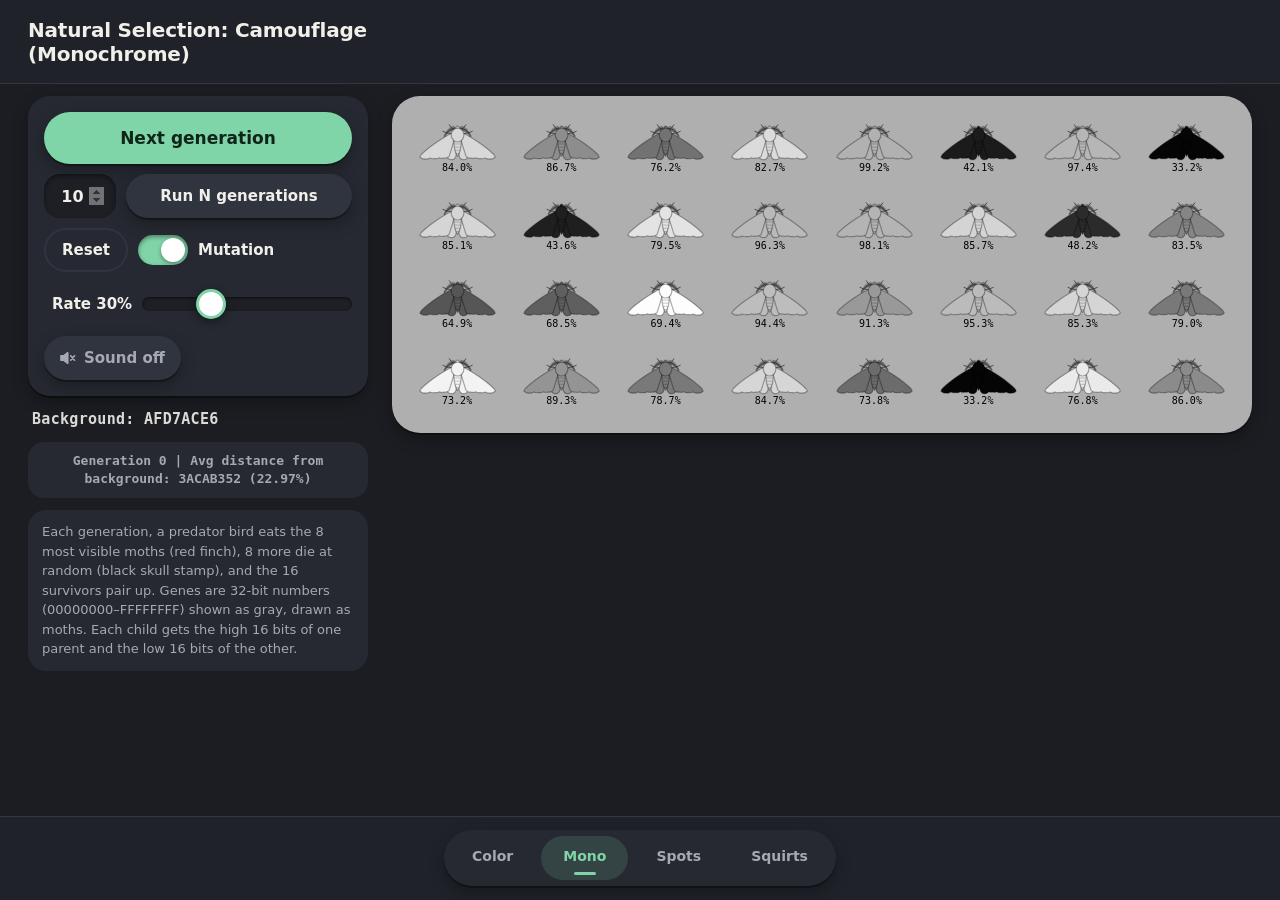
==== commit 2805c12a: "Joseph's final #step titles and docs for the hatch step - #step title on all 4 pages set verbatim to" ====
--- a/mono.html
+++ b/mono.html
@@ -16,7 +16,7 @@
 <link rel="stylesheet" href="design/mobile.css"></head><body>
 <h2>Natural Selection: Camouflage (Monochrome)</h2>
 <div class="controls">
-<button id="step" title="Run one generation. The red finch flies to each creature the predator takes, and a black skull stamps down on each one lost to chance; then the survivors breed. Takes about 6 to 7 seconds, or about 1.5 with reduced motion.">Next generation</button>
+<button id="step" title="Run one generation. The red finch flies to each creature the predator takes, and a black skull stamps down on each one lost to chance. Then a heart marks each of the 16 survivors, the parents, and an egg appears on each heart. The eggs hatch, each caterpillar crawls to its new cell, and it grows into an adult in the colors it inherited. Takes about 10 seconds, or about 2 with reduced motion.">Next generation</button>
 <input id="n" title="How many generations &quot;Run N generations&quot; will run. Ten by default." type="number" value="10" min="1">
 <button id="multi" title="Run the number of generations in the box at once, with no marks, and show only the result.">Run N generations</button>
 <button id="reset" title="Start over with a new random background, a new random population, and generation 0.">Reset</button>
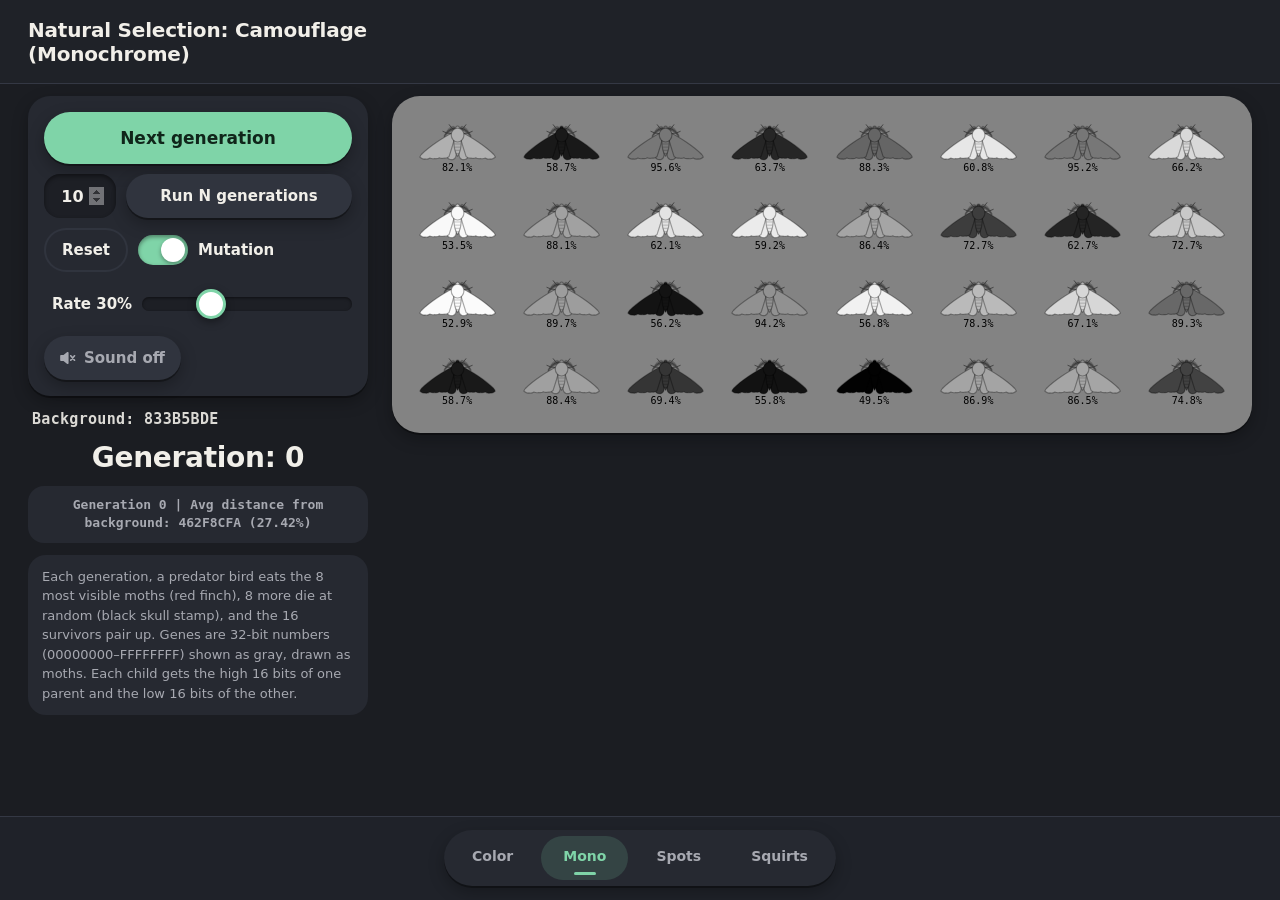
==== commit 7d050e94: "Add a visible Generation: N counter on all four pages. Starts at 0, increments after each Next gener" ====
--- a/mono.html
+++ b/mono.html
@@ -11,6 +11,7 @@
 
 button,input{font-size:15px;margin:4px;padding:6px 12px}
 #stats{font-family:monospace;margin-top:8px;text-align:center}
+#generation{font:800 28px/1.15 system-ui,sans-serif;margin:8px 0 4px;text-align:center;letter-spacing:-.01em}
 </style>
 <meta name="viewport" content="width=device-width,initial-scale=1,viewport-fit=cover">
 <link rel="stylesheet" href="design/mobile.css"></head><body>
@@ -25,6 +26,7 @@
 <button id="sound" type="button" aria-pressed="false" title="Turn sound on or off. When on, Next generation plays bird chirps as the finch hunts and a thump as each skull stamp lands. It is off until you click it, and Run N generations and reduced motion stay silent.">Sound off</button>
 </div>
 <div id="bglabel" title="The background gene as a 32-bit number in hex, drawn as gray. Creatures are judged against it."></div>
+<div id="generation" aria-live="polite" aria-atomic="true">Generation: 0</div>
 <div id="grid"></div>
 <div id="stats" title="The generation count and the population&#x27;s average distance from the background. Lower means better camouflage."></div>
 <p style="font-size:13px;color:#aaa">Each generation, a predator bird eats the 8 most visible moths (red finch), 8 more die at random (black skull stamp), and the 16 survivors pair up. Genes are 32-bit numbers (00000000&ndash;FFFFFFFF) shown as gray, drawn as moths. Each child gets the high 16 bits of one parent and the low 16 bits of the other.</p>
@@ -48,7 +50,7 @@
 function render(marks={}){const g=document.getElementById('grid');document.getElementById('bglabel').textContent='Background: '+hx(bg);g.style.background=hex(bg);g.style.color=lblColor(hex(bg));g.innerHTML='';
  pop.forEach((c,i)=>{const d=document.createElement('div');d.className='org '+(marks[i]||'');d.title="A gray moth and how closely its shade matches the background, from 0 to 100%. A child takes the high half of one parent's gene and the low half of the other's.";const f=hex(c);d.innerHTML=`<svg viewBox='0 15 100 49'>${MOTH_FIXED}<g class='wings' fill='${f}' stroke='#0005' stroke-width='1.5' stroke-linejoin='round'>${MOTH_FILL}${MOTH_SEGS}</g></svg><span>${(100*(1-(dist(c,bg)/MAX))).toFixed(1)}%</span>`+(marks[i]=='eaten'?`<div class='mark'><svg viewBox='0 0 80 80' width='80' height='80'><g fill='none' stroke='#000' stroke-opacity='.55' stroke-width='6.5' stroke-linejoin='round' stroke-linecap='round'><path d='M62 22 C58 13 46 13 43 22 C38 30 29 36 21 45 L7 54 L13 57 L8 63 L24 56 C33 62 49 61 57 50 C61 44 63 39 63 35 M62 22 L74 29 L63 35 M64 28.8 L71 29.2 M45 31 C37 34 29 42 25 51 C35 50 44 45 49 38 M38 60 L36 69 M46 58 L46 69 M28 70 L56 70'/><circle cx='53.5' cy='25' r='3.6' fill='#000' fill-opacity='.55' stroke='none'/></g><g fill='none' stroke='#e00' stroke-width='3' stroke-linejoin='round' stroke-linecap='round'><path d='M62 22 C58 13 46 13 43 22 C38 30 29 36 21 45 L7 54 L13 57 L8 63 L24 56 C33 62 49 61 57 50 C61 44 63 39 63 35 M62 22 L74 29 L63 35 M64 28.8 L71 29.2 M45 31 C37 34 29 42 25 51 C35 50 44 45 49 38 M38 60 L36 69 M46 58 L46 69 M28 70 L56 70'/><circle cx='53.5' cy='25' r='2' fill='#e00' stroke='none'/></g></svg></div>`:marks[i]=='random'?stampMark(i):'');g.appendChild(d)});
  const avg=pop.reduce((s,c)=>s+dist(c,bg),0)/N;
- document.getElementById('stats').innerHTML=`Generation ${gen} | Avg distance from background: ${hx(Math.round(avg))} (${(avg/MAX*100).toFixed(2)}%)`}
+ document.getElementById('stats').innerHTML=`Generation ${gen} | Avg distance from background: ${hx(Math.round(avg))} (${(avg/MAX*100).toFixed(2)}%)`;document.getElementById('generation').textContent='Generation: '+gen}
 function generation(){let idx=[...pop.keys()].sort((a,b)=>dist(pop[b],bg)-dist(pop[a],bg));
  const eaten=idx.slice(0,Q),rest=shuffle(idx.slice(Q)),killed=rest.slice(0,Q),surv=rest.slice(Q);
  const marks={};eaten.forEach(i=>marks[i]='eaten');killed.forEach(i=>marks[i]='random');
--- a/design/mobile.css
+++ b/design/mobile.css
@@ -66,6 +66,9 @@
 /* bg label: layout/type only (no color) */
 #bglabel{font:800 15px/1.2 ui-monospace,Menlo,monospace!important;margin:6px 4px!important;letter-spacing:.02em;opacity:.9}
 
+/* visible generation counter (aria-live polite). Layout/type only. */
+#generation{font:800 28px/1.15 var(--font)!important;margin:8px 4px 8px!important;letter-spacing:-.01em;text-align:center;color:var(--ink)}
+
 /* grid: layout only, 4 columns. background/color come from JS inline style. */
 #grid{grid-template-columns:repeat(4,1fr)!important;gap:6px!important;padding:10px!important;margin:4px 0 10px!important;
   border-radius:24px!important;box-shadow:var(--shadow)}
@@ -102,7 +105,7 @@
   body{display:grid!important;max-width:1400px!important;margin:0 auto!important;
     padding:0 28px 28px!important;column-gap:24px;row-gap:12px;
     grid-template-columns:minmax(300px,340px) minmax(0,1fr);
-    grid-template-rows:auto repeat(5,auto) 1fr auto;align-content:start;align-items:start}
+    grid-template-rows:auto repeat(6,auto) 1fr auto;align-content:start;align-items:start}
   /* header bar: title only (nav lives in the footer) */
   body::before{content:"";grid-column:1/-1;grid-row:1;align-self:stretch;margin:0 -28px;
     background:rgba(32,35,42,.92);border-bottom:1px solid #343844;
@@ -124,7 +127,7 @@
   p.nav a[aria-current='page']::after,.nav a.active::after{bottom:5px}
 
   /* side column */
-  body>div:not([id]),.controls,#bglabel,#stats,body>p:not(:has(a)){grid-column:1;margin:0!important}
+  body>div:not([id]),.controls,#bglabel,#generation,#stats,body>p:not(:has(a)){grid-column:1;margin:0!important}
   body>div:not([id]),.controls{padding:16px;gap:10px}
   #bglabel{padding:2px 4px}
   body>p:not(:has(a)){font-size:13px!important}
